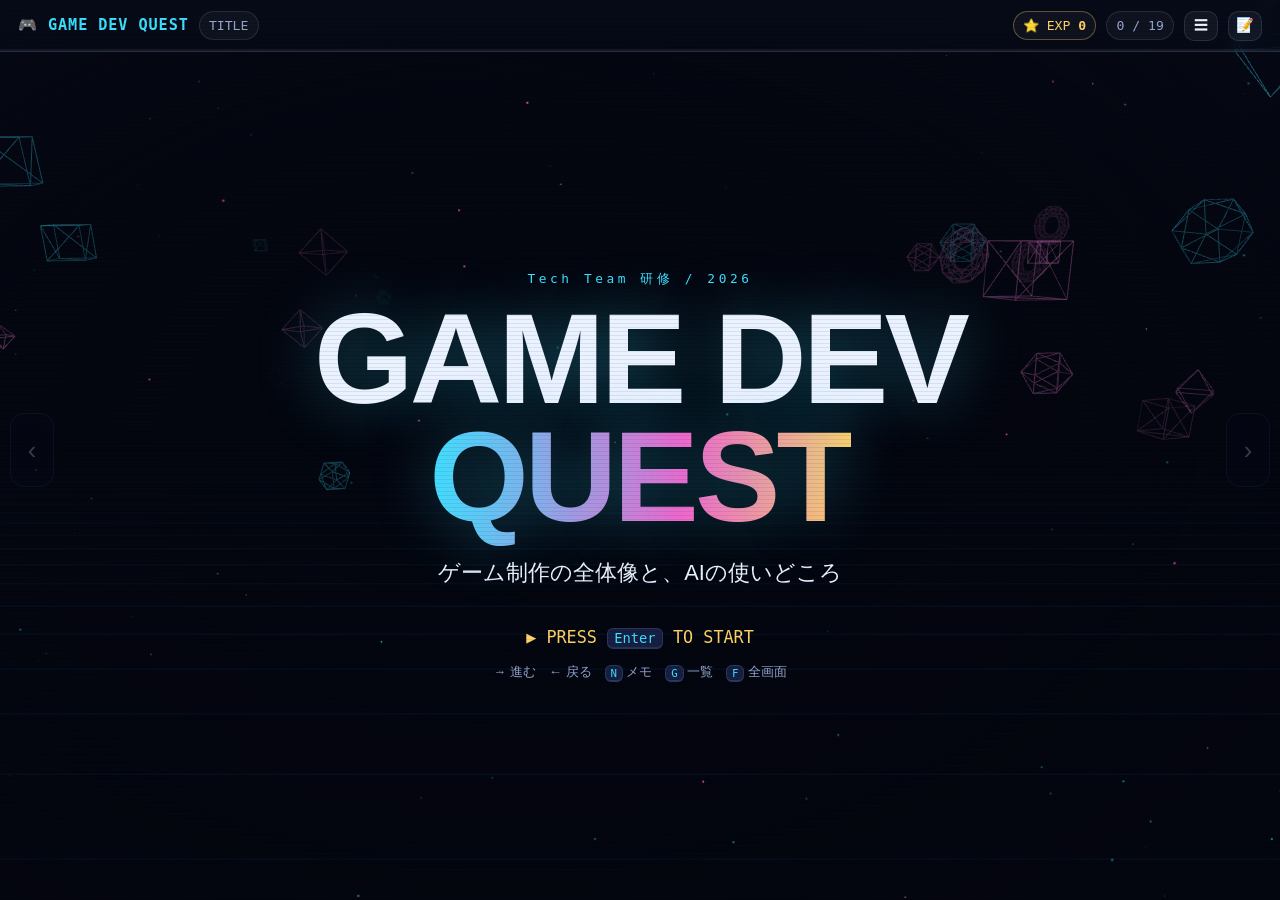
==== index.html @ 55ca3e7a "feat: 3D world backdrop, level-card transitions, less generic layout - persistent Three.js backdrop;" ====
<!doctype html>
<html lang="ja">
<head>
<meta charset="utf-8">
<meta name="viewport" content="width=device-width, initial-scale=1">
<title>GAME DEV QUEST — ゲーム制作とAI活用</title>
<link rel="icon" href="data:image/svg+xml,<svg xmlns='http://www.w3.org/2000/svg' viewBox='0 0 100 100'><text y='.9em' font-size='90'>🎮</text></svg>">
<link rel="stylesheet" href="css/deck.css">
</head>
<body>
<canvas id="bg3d"></canvas>
<div class="levelcard" id="levelcard"><i></i><b></b></div>

<!-- ══════════ HUD ══════════ -->
<header class="hud">
  <div class="hud-l">
    <span class="logo">🎮 GAME DEV QUEST</span>
    <span class="chip" id="hud-world">TITLE</span>
  </div>
  <div class="hud-r">
    <span class="chip exp">⭐ EXP <b id="hud-exp">0</b></span>
    <span class="chip" id="hud-stage">0 / 0</span>
    <button class="iconbtn" id="btn-map" title="ステージ一覧 (G)">☰</button>
    <button class="iconbtn" id="btn-notes" title="発表メモ (N)">📝</button>
  </div>
  <div class="hud-bar"><i id="hud-fill"></i></div>
</header>

<main id="stages">

<!-- ══════════ 00 TITLE ══════════ -->
<section class="stage title-stage" data-world="TITLE" data-title="タイトル"
  data-note="つかみ。『今日の資料はスライドじゃなくてゲームです』と言ってEnterを押す。矢印キーで進む／Nで発表メモ／Gでステージ一覧、と最初に宣言しておくと安心。ここで話すのは1文だけ：ゲーム制作は絵やコードの話ではなく『体験』を設計する仕事。">
  <canvas id="title-fx"></canvas>
  <div class="title-box">
    <p class="kicker">Tech Team 研修 / 2026</p>
    <h1>GAME DEV<br><span class="grad">QUEST</span></h1>
    <p class="sub">ゲーム制作の全体像と、AIの使いどころ</p>
    <p class="press" id="press-start">▶ PRESS <kbd>Enter</kbd> TO START</p>
    <p class="tinykeys">→ 進む　← 戻る　<kbd>N</kbd> メモ　<kbd>G</kbd> 一覧　<kbd>F</kbd> 全画面</p>
  </div>
</section>

<!-- ══════════ 01 QUEST SELECT ══════════ -->
<section class="stage" data-world="AGENDA" data-title="今日のクエスト"
  data-note="地図を見せる。ゴールは『ツール名を覚える』ではなく『制作の流れと、どこにAIが効くか』を持ち帰ること。この資料は全部触れるので、気になったところは後で各自いじってOKと伝える。所要30〜40分。">
  <h2 class="stage-h">今日のクエスト <small>3つのワールド</small></h2>
  <div class="quest-grid">
    <article class="quest w1"><span class="qnum">WORLD 1</span><h3>ゲーム制作の全体像</h3>
      <p>誰が何を作るのか。「面白い」を設計するとはどういうことか。</p>
      <ul><li>ゲームの4要素</li><li>職種＝パーティ編成</li><li>ジャンプ調整ラボ（触れる）</li><li>作る順番</li></ul></article>
    <article class="quest w2"><span class="qnum">WORLD 2</span><h3>ゲームエンジン</h3>
      <p>Unity / Unreal / Godot / RPG Maker。何を肩代わりしてくれるのか。</p>
      <ul><li>エンジンの正体</li><li>エンジン診断クイズ</li><li>4エンジン比較</li></ul></article>
    <article class="quest w3"><span class="qnum">WORLD 3</span><h3>AI活用</h3>
      <p>企画・コード・素材・テストで実際に何が起きているか。実例つき。</p>
      <ul><li>AI活用マップ</li><li>実例：45分で3Dゲーム</li><li>素材生成・3Dモデル</li><li>バグハント</li></ul></article>
  </div>
  <p class="foot">最後に <b>FINAL BOSS</b>：この資料の中で動く3Dミニゲーム。誰か1人プレイしてもらいます。</p>
</section>

<!-- ══════════ 02 GAME = 4 ELEMENTS ══════════ -->
<section class="stage" data-world="WORLD 1" data-title="ゲームって何？"
  data-note="4つのカードをクリックすると『それが無いとどうなるか』が出る。ここが今日の土台：ゲームは映画と違ってプレイヤーが操作する。だから入力への反応が命。聞き手に『どれが一番大事だと思う？』と振ると盛り上がる（正解は無い）。">
  <h2 class="stage-h">ゲーム＝<span class="grad">ルール × 操作 × 世界観 × 反応</span> <small>カードを押すと「無い場合」が見える</small></h2>
  <div class="elem-grid" id="elem-grid">
    <button class="elem" data-lost="ルールが無いと → ただの<b>おもちゃ</b>。触ると動くけど、勝ちも負けも上達も無い。">
      <span class="ei">📏</span><h3>ルール</h3><p>勝敗・制限・報酬</p></button>
    <button class="elem" data-lost="操作が無いと → それは<b>映画</b>。見るだけ。面白くても『自分がやった』にならない。">
      <span class="ei">🕹</span><h3>操作</h3><p>入力・自由度</p></button>
    <button class="elem" data-lost="世界観が無いと → <b>無味の練習問題</b>。数字は動くが、続ける理由が生まれない。">
      <span class="ei">🌍</span><h3>世界観</h3><p>設定・見た目・音</p></button>
    <button class="elem" data-lost="反応が無いと → <b>壊れた機械</b>。押しても手応えが無い。ゲームで一番嫌われる。">
      <span class="ei">⚡</span><h3>反応</h3><p>手応え・演出・音</p></button>
  </div>
  <p class="reveal" id="elem-out">プレイヤーが「自分で動かしている」と感じられる状態を作るのが、ゲーム制作。</p>
</section>

<!-- ══════════ 03 PARTY ══════════ -->
<section class="stage" data-world="WORLD 1" data-title="パーティ編成（職種）"
  data-note="6職種をクリック。仕事内容だけでなく『いないとどうなるか』を見せるのがポイント。個人開発は1人で全部やる＝AIが一番効く場所でもある、と後半への伏線を張る。">
  <h2 class="stage-h">パーティ編成 <small>ゲーム制作はチーム戦。カードを選択</small></h2>
  <div class="party" id="party">
    <button class="pc" data-role="デザイナー" data-icon="🎲" data-job="遊びのルール・難易度・報酬・ステージ構成を決める。「何をすると気持ちいいか」の責任者。" data-none="いないと → 機能は動くのに面白くない。「で、何が楽しいの？」が起きる。"><span>🎲</span>ゲームデザイン</button>
    <button class="pc" data-role="プログラマ" data-icon="⌨️" data-job="ルールを動くシステムに変える。入力・物理・当たり判定・敵AI・セーブ・通信。" data-none="いないと → 企画書のまま。誰も遊べない。"><span>⌨️</span>プログラム</button>
    <button class="pc" data-role="アーティスト" data-icon="🎨" data-job="キャラ・背景・エフェクト・アニメ。見た目は飾りでなく<b>説明書</b>（危険は赤い、拾える物は光る）。" data-none="いないと → 白い箱が動くだけ。状況が読めない。"><span>🎨</span>アート</button>
    <button class="pc" data-role="サウンド" data-icon="🔊" data-job="効果音・BGM・環境音。攻撃音、足音、勝利BGM。感情のスイッチ。" data-none="いないと → 驚くほど寂しい。手応えが半分消える。"><span>🔊</span>サウンド</button>
    <button class="pc" data-role="UI/UX" data-icon="🧭" data-job="HP・スコア・メニュー・チュートリアル。情報を一瞬で伝える設計。" data-none="いないと → 操作方法が分からず、最初の1分で離脱。"><span>🧭</span>UI / UX</button>
    <button class="pc" data-role="QA / PM" data-icon="🐛" data-job="バグ・難易度・操作感の検証と、スケジュール・優先順位の管理。" data-none="いないと → 壁抜け・進行不能で遊べない。あるいは永遠に完成しない。"><span>🐛</span>QA / PM</button>
  </div>
  <div class="pane" id="party-pane">
    <p class="dim">↑ カードを押すと、その職種の仕事と「いない場合」が出ます。</p>
  </div>
  <p class="foot">個人開発では、この6人分を1人で兼任する。<b>＝AIが一番効く場所</b>（WORLD 3で回収）</p>
</section>

<!-- ══════════ 04 JUMP LAB ★ ══════════ -->
<section class="stage lab-stage" data-world="WORLD 1" data-title="★ ジャンプ調整ラボ"
  data-note="今日の山場①。まず「気持ちいい」プリセットで自分が数回ジャンプして見せる。次に『モッサリ』『月面』『入力遅延100ms』を順に押して、同じコードでも別ゲームになることを体感させる。可能なら誰かにキーボードを渡す。ここで言うこと：面白さは仕様書では決まらず、数値の調整で決まる。だからAIに全部任せられない。">
  <h2 class="stage-h">★ ジャンプ調整ラボ <small>「気持ちいい」は数値でできている。<kbd>Space</kbd> でジャンプ</small></h2>
  <div class="lab">
    <div class="lab-view">
      <canvas id="jump-canvas" width="720" height="300"></canvas>
      <p class="lab-hint"><kbd>Space</kbd> / クリックでジャンプ　→ 穴を飛び越えられる？</p>
    </div>
    <div class="lab-panel">
      <div class="presets" id="jump-presets">
        <button data-p="good" class="on">😍 気持ちいい</button>
        <button data-p="floaty">🌙 月面</button>
        <button data-p="heavy">🧱 モッサリ</button>
        <button data-p="laggy">😩 遅延100ms</button>
        <button data-p="raw">🤖 素の実装</button>
      </div>
      <label>ジャンプ力 <output id="o-jump"></output><input type="range" id="s-jump" min="4" max="20" step="0.5"></label>
      <label>重力 <output id="o-grav"></output><input type="range" id="s-grav" min="20" max="140" step="1"></label>
      <label>入力遅延 (ms) <output id="o-lag"></output><input type="range" id="s-lag" min="0" max="150" step="5"></label>
      <label>コヨーテ時間 (ms) <output id="o-coy"></output><input type="range" id="s-coy" min="0" max="200" step="10"></label>
      <label>先行入力バッファ (ms) <output id="o-buf"></output><input type="range" id="s-buf" min="0" max="250" step="10"></label>
      <p class="lab-note" id="jump-note"></p>
    </div>
  </div>
</section>

<!-- ══════════ 05 THE CODE ══════════ -->
<section class="stage" data-world="WORLD 1" data-title="さっきの手応えのコード"
  data-note="今動かしていたものの中身。専門的に踏み込みすぎない。伝えたいのは『たった数行の add-on（コヨーテ時間・先行入力）が、遊びやすさを決めている』こと。素の実装（if 接地 && 押した）は正しいが気持ちよくない。この差が『プログラムはルールをシステムに変える仕事』の実例。">
  <h2 class="stage-h">さっきの手応えは、この数行 <small>行をクリックすると解説</small></h2>
  <div class="codewrap">
<pre class="code" id="jump-code"><code><span class="cl" data-x="正しいけど気持ちよくない素の実装。地面にいる瞬間にボタンが押されている必要がある。">if (grounded &amp;&amp; pressed) jump();          <span class="cm">// 素の実装</span></span>
<span class="cl" data-x="コヨーテ時間：崖から落ちた直後の約0.1秒もジャンプを許す。プレイヤーの体感では「押したのに跳ばない」バグが消える。">if (timeSinceLeftGround &lt; COYOTE) canJump = true;  <span class="cm">// 崖の許し</span></span>
<span class="cl" data-x="先行入力バッファ：着地の少し前に押されたボタンを覚えておいて、着地した瞬間に消費する。連続ジャンプが繋がる。">if (pressedAgo &lt; BUFFER &amp;&amp; grounded) jump();       <span class="cm">// 早押しを覚える</span></span>
<span class="cl" data-x="上昇中と下降中で重力を変える（下降を1.6倍など）。滞空が短く感じられて「重さ」が出る。マリオもこれ。">gravity = vy &gt; 0 ? G * 1.6 : G;                    <span class="cm">// 落下は速く</span></span>
<span class="cl" data-x="音・アニメ・画面の揺れ。処理としては1行だが、手応えの体感はここで半分決まる。">sfx('jump'); anim('jump'); squash(0.8);            <span class="cm">// 見た目と音</span></span>
</code></pre>
    <div class="pane" id="code-pane"><p class="dim">↑ 行を押すと、その1行が何を守っているか出ます。</p></div>
  </div>
  <p class="foot">プログラムの仕事＝<b>ルールを「動くシステム」に変える</b>。正しく動く ≠ 気持ちいい。</p>
</section>

<!-- ══════════ 06 PIPELINE ══════════ -->
<section class="stage" data-world="WORLD 1" data-title="作る順番"
  data-note="ボタンで2つの進め方を比較。『大作から作る』は3ヶ月後に初めて遊べて、つまらなかったら全部やり直し。『小さく作る』は3日で遊べて、方向転換が安い。ゲーム制作は一方通行ではなく、プロトタイプから企画に戻る。初心者に一番伝えるべき点。">
  <h2 class="stage-h">作る順番 <small>2つの進め方を比べる</small></h2>
  <div class="pipe-tabs"><button class="on" data-pipe="small">🐣 小さく作る</button><button data-pipe="big">🏰 大作から作る</button></div>
  <div class="pipeline" id="pipeline"></div>
  <p class="reveal" id="pipe-out"></p>
</section>

<!-- ══════════ 07 WHAT IS AN ENGINE ══════════ -->
<section class="stage" data-world="WORLD 2" data-title="エンジンの正体"
  data-note="トグルで『自作』と『エンジン』を切り替え、やらなくて済む仕事が消えるのを見せる。家を建てる時の土地・工具・設計ソフトの例えが通じやすい。エンジンは共通部分を担当し、開発者はゲーム固有のルールに集中できる。">
  <h2 class="stage-h">ゲームエンジンの正体 <small>「肩代わり」の一覧</small></h2>
  <div class="eng-toggle"><button class="on" data-eng="raw">🔧 ゼロから自作</button><button data-eng="engine">🚀 エンジンを使う</button></div>
  <div class="tasklist" id="tasklist"></div>
  <p class="reveal" id="eng-out"></p>
</section>

<!-- ══════════ 08 ENGINE QUIZ ★ ══════════ -->
<section class="stage" data-world="WORLD 2" data-title="★ エンジン診断"
  data-note="聞き手に手を挙げてもらって答えを選ぶ。結果はあくまで傾向。『有名だから』ではなく作りたい物で選ぶ、が結論。RPG Makerは自由度を捨てて速度を取るタイプという整理が刺さる。">
  <h2 class="stage-h">★ エンジン診断 <small>3問。会場で多い方を選んでください</small></h2>
  <div class="quiz" id="engine-quiz"></div>
</section>

<!-- ══════════ 09 COMPARE ══════════ -->
<section class="stage" data-world="WORLD 2" data-title="4エンジン比較"
  data-note="絶対評価ではなく傾向として見せる。エンジン名を押すとエディタの実画面が出るので、UIの雰囲気の違い（Unity/Godotは素直、Unrealは情報量が多い、RPG Makerはマップ特化）を一言添える。">
  <h2 class="stage-h">4エンジン比較 <small>タブでエディタの実画面も切替</small></h2>
  <div class="eng-tabs" id="eng-tabs"></div>
  <div class="cmp">
    <div class="bars" id="cmp-bars"></div>
    <figure class="shot"><img id="eng-shot" alt="エディタ画面"><figcaption id="eng-cap"></figcaption></figure>
  </div>
  <p class="foot">※ 一般的な傾向。プロジェクトの目的で評価は変わる。</p>
</section>

<!-- ══════════ 10 AI LOOP ══════════ -->
<section class="stage" data-world="WORLD 3" data-title="AIは何を速くするのか"
  data-note="AIは『代わりに全部作る魔法』ではなく、Idea→Try→Feedback のループを速く回す装置。スライダーでループ速度を上げると、同じ時間で試せる回数が増えるのが見える。面白いかどうかの判定は人間しかできない（＝WORLD 1のジャンプ調整の話に戻る）。">
  <h2 class="stage-h">AIが速くするのは「ループの回転数」 <small>スライダーを動かしてみる</small></h2>
  <div class="loopwrap">
    <canvas id="loop-canvas" width="640" height="300"></canvas>
    <div class="loopctl">
      <label>1周にかかる時間 <output id="o-loop"></output><input type="range" id="s-loop" min="1" max="20" step="1" value="8"></label>
      <div class="loopstat" id="loop-stat"></div>
      <p class="lab-note">試行回数が増えると、当たりを引く確率が上がる。<br>AIは<b>Try を安くする</b>。<b>Feedback（面白い？）は人間</b>。</p>
    </div>
  </div>
</section>

<!-- ══════════ 11 AI MAP ══════════ -->
<section class="stage" data-world="WORLD 3" data-title="AI活用マップ"
  data-note="工程を押すと、実際のプロンプトと出力例が出る。全部を読み上げず2〜3個だけ開く。共通の注意点：出てきた物をそのまま使わず、確認・修正・権利チェックをする。">
  <h2 class="stage-h">AI活用マップ <small>工程を押すと実プロンプト例</small></h2>
  <div class="aimap" id="aimap"></div>
  <div class="pane wide" id="aimap-pane"><p class="dim">↑ 工程を選択</p></div>
</section>

<!-- ══════════ 12 CASE STUDY ★ ══════════ -->
<section class="stage" data-world="WORLD 3" data-title="★ 実例：45分で3Dゲーム"
  data-note="今日の山場②。Simon Willison が 2026/08/05 に公開した実例。プロンプト1本＋画像2枚を投げて、スマホから放置。約45分で遊べる3Dブラウザゲームができた。プロンプトの効いている部分を強調：『独立して作業して、これ以上デザイン判断を私に聞かないで』『こまめにcommit&pushして、まずタイトル画面だけのindex.htmlから』。タイムラインを再生ボタンで流す。">
  <h2 class="stage-h">★ 実例：プロンプト1本で3Dゲーム <small>simonw / raccoon-heist（2026-08-05）</small></h2>
  <div class="case">
    <div class="case-prompt">
      <p class="plabel">実際のプロンプト（抜粋・全文は原文参照）</p>
      <blockquote id="case-prompt"></blockquote>
    </div>
    <div class="case-right">
      <div class="stats" id="case-stats"></div>
      <div class="timeline" id="case-timeline"></div>
      <button class="btn" id="case-play">▶ 制作タイムラインを再生</button>
    </div>
  </div>
  <p class="foot">結論（本人の言葉）：実装は驚くほど速い。でも <b>「面白いゲームを設計することは、いまも人間固有のスキル」</b>。</p>
</section>

<!-- ══════════ 13 AI TESTS ITSELF ══════════ -->
<section class="stage" data-world="WORLD 3" data-title="AIが自分でテストする"
  data-note="AI活用で一番地味だが一番効く話。Playwrightでブラウザを自動操作させ、スクショを撮って自己確認させると、AIは自分のバグを自分で見つける。実際に見つかった2件は本物のバグで、人間が手で気づくのが難しい種類。QAは『AIに任せやすい仕事』の代表。">
  <h2 class="stage-h">AIが自分でテストして、自分のバグを見つけた <small>実例2件（raccoon-heist の作業ログより）</small></h2>
  <div class="bugs">
    <article class="bugcard">
      <h3>🐛 スマホで主人公が見えない</h3>
      <p class="how">Playwrightで 390×844 / DPR 2 のスマホを再現して発見。</p>
      <p><code>renderer.setSize()</code> の<b>後</b>に <code>canvas.style.cssText</code> を代入 → Three.jsが設定したwidth/heightを上書き。DPR≥2の実機だとcanvasが2倍サイズで描画され、<b>左上1/4しか見えない</b>。</p>
      <p class="fix">PCでは DPR 1 なので完全に再現しない。＝<b>人間の手動確認では見逃す</b>タイプ。</p>
    </article>
    <article class="bugcard">
      <h3>🐛 「NIGHT 2 ➜」ボタンが押せない</h3>
      <p class="how">クリア→次ステージまでの通し操作を自動化して発見。</p>
      <p>勝利画面の星表示に付けた <code>class="stars"</code> が、タイトル画面の全画面 <code>.stars</code> のCSSと衝突。<b>透明な要素が画面全体を覆って</b>クリックを吸っていた。</p>
      <p class="fix">クラス名の衝突。レビューでもすり抜けやすい。</p>
    </article>
  </div>
  <p class="reveal">AIに「作らせる」だけでなく <b>「確かめさせる」</b>。スクショ・自動操作・ログを渡すと精度が変わる。</p>
</section>

<!-- ══════════ 14 ASSETS + 3D MODEL ══════════ -->
<section class="stage" data-world="WORLD 3" data-title="素材と3Dモデルを作る"
  data-note="AIによる素材生成の2つのやり方を見せる。(1) 画像生成API：共通のSTYLE文を前置きして全素材の絵柄を揃える手法（実コード）。(2) 3Dモデル：形をコードで書かせる方法を、その場で回っている実物で見せる。ボタンで別のモデルに切り替えると、右のコードも変わる。テキスト→3Dの専用ツール（Meshy等）もある。商用は必ず利用規約と権利を確認。">
  <h2 class="stage-h">素材もAIが作る <small>画像生成 & 3Dモデル（実物が回っています）</small></h2>
  <div class="asset-grid">
    <div class="asset-col">
      <h3>① 画像生成API：絵柄を揃えるコツ</h3>
      <pre class="code small"><code><span class="cm"># 全素材に同じ STYLE を前置きする</span>
STYLE = (<span class="st">"Seamless tileable texture, top-down flat "
  "orthographic view, no perspective, even lighting, "
  "video game texture map, stylized low-poly game art, "
  "moody nighttime palette with cool blue tones. "</span>)

TEXTURES = {
  <span class="st">"grass"</span>: <span class="st">"Dark night-time lawn grass ..."</span>,
  <span class="st">"fence"</span>: <span class="st">"Old wooden fence planks ..."</span>,
  <span class="st">"metal"</span>: <span class="st">"Galvanized trash can surface ..."</span>,
}
gen(STYLE + TEXTURES[name])   <span class="cm"># → 512px JPEG を commit</span></code></pre>
      <ul class="tips">
        <li><b>STYLE前置き</b>で7枚の絵柄が揃う（バラバラ問題の対策）</li>
        <li>ビルド時に1回生成して<b>静的ファイルとしてcommit</b>。公開後はAPIを呼ばない＝落ちない・無料</li>
        <li>テキスト→3Dの専用ツールもある（Meshy など）</li>
        <li>商用は<b>利用規約・著作権・一貫性</b>を必ず確認</li>
      </ul>
    </div>
    <div class="asset-col">
      <h3>② 3Dモデル：形をコードで書かせる</h3>
      <div class="model-box"><canvas id="model-canvas"></canvas>
        <div class="model-btns" id="model-btns"></div></div>
      <pre class="code small" id="model-code"></pre>
    </div>
  </div>
</section>

<!-- ══════════ 15 AI INSIDE ENGINES ══════════ -->
<section class="stage" data-world="WORLD 3" data-title="エンジン側のAI"
  data-note="自分でAPIを叩くだけでなく、エンジン側にAIが入ってきている話。UnityはエディタにAIアシスタント、AI gateway、MCP Server。MCPを使うとClaudeやCursorなどのAIエージェントがUnity Editorそのものに繋がる。UnrealはMetaHumanやML Deformer、PCGなど機械学習ベースの制作支援が標準搭載。Blueprintのようなノードグラフも自然言語から組み立てる流れが出てきている。ここは「今こう変わりつつある」という温度感で話す。">
  <h2 class="stage-h">エンジン側にもAIが入ってきている</h2>
  <div class="cards3">
    <article class="c3"><span class="ci">🧩</span><h3>Unity</h3>
      <ul><li>エディタ内AIアシスタント</li><li>AI gateway（モデル呼び出しの窓口）</li><li><b>MCP Server</b>：Claude / Cursor などのAIエージェントが Unity Editor に直接つながる</li></ul>
      <p class="src">Unity AI tools / Unity MCP ドキュメント</p></article>
    <article class="c3"><span class="ci">🎬</span><h3>Unreal Engine</h3>
      <ul><li>MetaHuman（高品質キャラ生成）</li><li>ML Deformer（変形を機械学習で近似）</li><li>PCG（手続き的な地形・配置生成）</li><li>Blueprintのノード組みを自然言語から下書きする使い方</li></ul>
      <p class="src">Unreal Engine 公式ニュース</p></article>
    <article class="c3"><span class="ci">🧊</span><h3>外部ツール</h3>
      <ul><li>テキスト→3Dモデル生成（Meshy など）</li><li>モーション生成・リターゲット</li><li>音声・SE・仮ボイス</li><li>エンジンへエクスポートして使う</li></ul>
      <p class="src">※ ライセンス条件はツールごとに違う</p></article>
  </div>
  <p class="reveal">流れ：<b>AIが「エディタの外」から「エディタの中」へ</b>。人間の役割は判断とレビューに寄っていく。</p>
</section>

<!-- ══════════ 16 BUG HUNT ★ ══════════ -->
<section class="stage" data-world="WORLD 3" data-title="★ バグハント"
  data-note="今日の山場③。AIが自信満々に出したコードの中から、怪しい行を会場に当ててもらう。2問。ここで伝えたいのは『動いてしまうから危ない』こと。読んで分かる力がないと、AIのコードは技術的負債になる。">
  <h2 class="stage-h">★ バグハント <small>AIが出したコード。おかしい行をクリック</small></h2>
  <div class="hunt" id="bughunt"></div>
</section>

<!-- ══════════ 17 RISKS / LINE ══════════ -->
<section class="stage" data-world="WORLD 3" data-title="任せる / 任せない"
  data-note="4つの弱点と、線引き。特にゲームは長期開発なので、理解せずにコードを積むと後で直せなくなる。逆に、テスト観点の洗い出し・翻訳のたたき台・ボイラープレートは任せて良い。『何を作るか』と『何をAIに任せるか』を決める力が今後の差になる、で締める。">
  <h2 class="stage-h">AIの弱点と、線引き</h2>
  <div class="risks">
    <article><span class="rn">01</span><h3>自信満々の誤り</h3><p>もっともらしく間違える。動くコードほど危ない。</p></article>
    <article><span class="rn">02</span><h3>権利・ライセンス</h3><p>画像・音・コードの利用条件。商用は特に。</p></article>
    <article><span class="rn">03</span><h3>一貫性</h3><p>キャラ・世界観・命名がバラける。STYLE前置きや規約で対策。</p></article>
    <article><span class="rn">04</span><h3>技術的負債</h3><p>理解せず積むと、後から直せない山になる。</p></article>
  </div>
  <div class="line2">
    <div class="ok"><h3>👍 任せやすい</h3><ul><li>小さい機能の実装・下書き</li><li>エラー原因の説明、別案の提示</li><li>テスト観点の洗い出し・自動テスト</li><li>ローカライズ／文章のたたき台</li><li>素材のラフ・方向性の確認</li></ul></div>
    <div class="ng"><h3>✋ 人間が持つ</h3><ul><li>面白いかどうかの判定</li><li>数値の最終調整（手応え）</li><li>何を作らないかの決定</li><li>権利・公開の責任</li><li>コードを理解しておく責任</li></ul></div>
  </div>
</section>

<!-- ══════════ 18 FINAL BOSS ★ ══════════ -->
<section class="stage boss-stage" data-world="FINAL" data-title="★ FINAL BOSS：DEADLINE DASH"
  data-note="締め前の実演。誰か1人に操作してもらう（WASD/矢印、Shiftでダッシュ）。60秒で ⭐機能 を集めて 📦リリース箱 に納品、🐛バグに当たると持ち物が半分落ちる。これも今日話した要素の実物：3D描画・当たり判定・敵AI・スコア・タイマー・効果音（音は全部コード生成、音声ファイル0個）。『この資料自体がゲームで、AIと一緒に数時間で作った』と言って次へ。※このステージでは矢印キーがゲーム操作になるので、次に進むときは G でステージ一覧から「まとめ」を選ぶ（または画面右の › を押す）。">
  <h2 class="stage-h">★ FINAL BOSS：DEADLINE DASH <small>60秒。⭐を拾って📦に納品。🐛に触ると半分落とす</small></h2>
  <div class="boss-wrap">
    <canvas id="boss-canvas"></canvas>
    <div class="boss-hud">
      <span id="boss-time">60.0</span><span id="boss-score">0</span><span id="boss-carry">0</span>
    </div>
    <div class="boss-overlay" id="boss-overlay">
      <h3>DEADLINE DASH</h3>
      <p>WASD / 矢印キーで移動　<kbd>Shift</kbd> ダッシュ<br>⭐機能を拾って 📦リリース箱 に届ける。🐛バグに触ると持ち物の半分をロスト。</p>
      <button class="btn big" id="boss-start">▶ START（クリック）</button>
    </div>
  </div>
  <p class="foot">中身：Three.js / 当たり判定 / 敵の追跡AI / スコア / タイマー — 全部コードだけ（モデルファイル0個・テクスチャもコード生成）</p>
</section>

<!-- ══════════ 19 WRAP ══════════ -->
<section class="stage" data-world="END" data-title="まとめ & Q&A"
  data-note="3点に絞る。ゲーム制作は総合作業、エンジンは土台、AIはループの回転数を上げる装置。最後の一文：作り始めるコストは劇的に下がった。だから『何を作るか』を決める力の価値が上がっている。想定質問：初心者におすすめのエンジン／AIだけで作れるか／商用の注意点。">
  <h2 class="stage-h">まとめ</h2>
  <div class="wrap3">
    <article><span class="wn">01</span><h3>ゲーム制作</h3><p>企画・コード・絵・音・テストの総合戦。正しく動く ≠ 面白い。</p></article>
    <article><span class="wn">02</span><h3>ゲームエンジン</h3><p>共通部分を肩代わりする土台。作りたい物で選ぶ。</p></article>
    <article><span class="wn">03</span><h3>AI</h3><p>Idea→Try→Feedback の回転数を上げる。判定は人間。</p></article>
  </div>
  <p class="punch">作り始めるコストは劇的に下がった。<br>だから <span class="grad">「何を作るか」と「何を任せないか」</span> を決める力の価値が上がる。</p>
  <div class="srcs">
    <b>Sources</b>
    <a href="https://simonwillison.net/2026/Aug/5/raccoon-heist/" target="_blank" rel="noopener">Simon Willison: One-shotting a Raccoon Heist game</a>
    <a href="https://github.com/simonw/raccoon-heist" target="_blank" rel="noopener">simonw/raccoon-heist（コード・notes.md）</a>
    <a href="https://simonw.github.io/raccoon-heist/" target="_blank" rel="noopener">遊べる版</a>
    <a href="https://unity.com/products/ai" target="_blank" rel="noopener">Unity AI tools</a>
    <a href="https://www.unrealengine.com/en-US/news" target="_blank" rel="noopener">Unreal Engine News</a>
    <a href="https://godotengine.org/" target="_blank" rel="noopener">Godot</a>
    <a href="https://www.rpgmakerweb.com/products/rpg-maker-mz" target="_blank" rel="noopener">RPG Maker MZ</a>
  </div>
  <p class="thanks">ご清聴ありがとうございました — <b>Q & A</b></p>
</section>

</main>

<!-- ══════════ NOTES / MAP / TOAST ══════════ -->
<aside class="notes" id="notes"><div class="notes-h">📝 発表メモ <small>N で開閉</small></div><div class="notes-b" id="notes-body"></div></aside>
<div class="overview" id="overview"><h3>ステージ一覧 <small>クリックで移動・Escで閉じる</small></h3><div class="ov-grid" id="ov-grid"></div></div>
<div class="toast" id="toast"></div>
<button class="navbtn prev" id="nav-prev" aria-label="前へ">‹</button>
<button class="navbtn next" id="nav-next" aria-label="次へ">›</button>

<script src="vendor/three.min.js"></script>
<script src="js/world3d.js"></script>
<script src="js/deck.js"></script>
<script src="js/labs.js"></script>
<script src="js/boss.js"></script>
<script>DECK.init();</script>
</body>
</html>
---- css/deck.css ----
/* GAME DEV QUEST — playable deck */
:root{
  --bg:#070b18; --bg2:#0c1330; --panel:#121a38; --panel2:#1a2450;
  --text:#eaf1ff; --dim:#93a4cc; --line:rgba(140,180,255,.18);
  --cy:#3ce0ff; --mg:#ff5cc8; --gr:#5ff2a8; --yl:#ffd166; --pu:#a68bff;
  --jp:"Hiragino Kaku Gothic ProN","Yu Gothic","Noto Sans JP",sans-serif;
  --mono:"SF Mono",ui-monospace,Menlo,Consolas,monospace;
  --r:16px;
}
*{box-sizing:border-box}
html,body{margin:0;height:100%;overflow:hidden}
body{
  background:
    radial-gradient(900px 600px at 15% 10%,rgba(60,224,255,.13),transparent 60%),
    radial-gradient(800px 600px at 85% 85%,rgba(255,92,200,.11),transparent 60%),
    linear-gradient(160deg,var(--bg),#04060f 70%);
  color:var(--text); font-family:var(--jp);
  font-size:clamp(17px,1.45vw,25px); line-height:1.62;
}
body::after{ /* scanlines */
  content:"";position:fixed;inset:0;pointer-events:none;z-index:9;opacity:.25;
  background:repeating-linear-gradient(180deg,transparent 0 3px,rgba(0,0,0,.28) 3px 4px);
}
b{color:#fff}
kbd{font-family:var(--mono);font-size:.82em;background:var(--panel2);border:1px solid var(--line);
  border-bottom-width:2px;border-radius:6px;padding:.05em .45em;color:var(--cy)}

/* ── HUD ── */
.hud{position:fixed;inset:0 0 auto 0;height:52px;z-index:8;display:flex;align-items:center;
  justify-content:space-between;padding:0 18px;background:linear-gradient(180deg,rgba(7,11,24,.92),rgba(7,11,24,.55));
  border-bottom:1px solid var(--line);backdrop-filter:blur(8px)}
.hud-l,.hud-r{display:flex;align-items:center;gap:10px}
.logo{font-family:var(--mono);font-weight:700;letter-spacing:.06em;font-size:.95rem;color:var(--cy)}
.chip{font-family:var(--mono);font-size:.82rem;padding:.24em .7em;border:1px solid var(--line);
  border-radius:999px;background:rgba(255,255,255,.04);color:var(--dim);white-space:nowrap}
.chip.exp{color:var(--yl);border-color:rgba(255,209,102,.35)}
.chip.exp b{color:var(--yl)}
.iconbtn{background:rgba(255,255,255,.05);border:1px solid var(--line);color:var(--text);
  border-radius:10px;width:34px;height:30px;cursor:pointer;font-size:.9rem}
.iconbtn:hover{border-color:var(--cy);color:var(--cy)}
.hud-bar{position:absolute;left:0;right:0;bottom:-1px;height:3px;background:rgba(255,255,255,.06)}
.hud-bar i{display:block;height:100%;width:0;background:linear-gradient(90deg,var(--cy),var(--mg));
  transition:width .45s cubic-bezier(.2,.9,.2,1);box-shadow:0 0 12px var(--cy)}

/* ── stage frame ── */
#stages{position:fixed;inset:52px 0 0 0}
.stage{position:absolute;inset:0;display:none;flex-direction:column;justify-content:center;
  gap:clamp(10px,1.6vh,22px);padding:clamp(14px,3vh,34px) clamp(20px,4vw,70px);overflow:auto}
.stage.on{display:flex;animation:pop .42s cubic-bezier(.2,.9,.2,1)}
@keyframes pop{from{opacity:0;transform:translateY(18px) scale(.985)}to{opacity:1;transform:none}}
.stage-h{margin:0;font-size:clamp(1.6rem,3.1vw,2.9rem);line-height:1.25;letter-spacing:-.01em}
.stage-h small{display:block;font-size:clamp(.8rem,1.15vw,1.05rem);color:var(--dim);font-weight:400;margin-top:.4em}
.grad{background:linear-gradient(92deg,var(--cy),var(--mg) 60%,var(--yl));
  -webkit-background-clip:text;background-clip:text;color:transparent}
.foot{margin:0;color:var(--dim);font-size:.98em}
.dim{color:var(--dim)}
.reveal{margin:0;padding:.8em 1.1em;border-radius:var(--r);background:rgba(60,224,255,.07);
  border:1px solid rgba(60,224,255,.25);font-size:1.02em}
.pane{background:var(--panel);border:1px solid var(--line);border-radius:var(--r);padding:1em 1.2em;min-height:5.2em}
.pane.wide{min-height:8em}
.btn{font:inherit;cursor:pointer;background:linear-gradient(135deg,var(--cy),#2aa9ff);color:#04101c;
  font-weight:700;border:0;border-radius:12px;padding:.55em 1.3em;box-shadow:0 8px 24px rgba(60,224,255,.25)}
.btn:hover{filter:brightness(1.1)}
.btn.big{font-size:1.15em;padding:.7em 1.8em}

/* ── nav ── */
.navbtn{position:fixed;top:50%;transform:translateY(-50%);z-index:7;width:44px;height:74px;
  border:1px solid var(--line);background:rgba(10,16,36,.5);color:var(--dim);font-size:1.6rem;
  border-radius:14px;cursor:pointer;opacity:.35;transition:.2s}
.navbtn:hover{opacity:1;color:var(--cy);border-color:var(--cy)}
.prev{left:10px} .next{right:10px}

/* ── title ── */
.title-stage{align-items:center;text-align:center;justify-content:center}
#title-fx{position:absolute;inset:0;width:100%;height:100%;z-index:0}
.title-box{position:relative;z-index:1}
.kicker{font-family:var(--mono);color:var(--cy);letter-spacing:.28em;font-size:.8rem;margin:0 0 .8em}
.title-box h1{margin:0;font-size:clamp(3rem,10vw,8rem);line-height:.92;letter-spacing:-.03em;
  text-shadow:0 0 60px rgba(60,224,255,.35)}
.title-box .sub{font-size:clamp(1rem,1.7vw,1.4rem);color:var(--text);margin:.9em 0 0}
.press{margin:2em 0 .6em;font-family:var(--mono);color:var(--yl);font-size:1.05rem;animation:blink 1.4s infinite}
@keyframes blink{0%,45%{opacity:1}55%,100%{opacity:.22}}
.tinykeys{color:var(--dim);font-size:.82rem;margin:0}

/* ── agenda ── */
.quest-grid{display:grid;grid-template-columns:repeat(3,1fr);gap:clamp(12px,1.6vw,22px)}
.quest{background:var(--panel);border:1px solid var(--line);border-radius:20px;padding:1.1em 1.2em;
  position:relative;overflow:hidden}
.quest::before{content:"";position:absolute;inset:0 0 auto 0;height:4px}
.quest.w1::before{background:var(--cy)} .quest.w2::before{background:var(--mg)} .quest.w3::before{background:var(--gr)}
.qnum{font-family:var(--mono);font-size:.7rem;letter-spacing:.16em;color:var(--dim)}
.quest h3{margin:.2em 0 .4em;font-size:1.25em}
.quest p{margin:0 0 .7em;color:var(--dim);font-size:.97em}
.quest ul{margin:0;padding-left:1.1em;font-size:.95em;color:var(--text)}
.quest li{margin:.18em 0}

/* ── elements ── */
.elem-grid{display:grid;grid-template-columns:repeat(4,1fr);gap:clamp(10px,1.4vw,18px)}
.elem{font:inherit;color:inherit;cursor:pointer;text-align:center;background:var(--panel);
  border:1px solid var(--line);border-radius:20px;padding:1.2em .8em;transition:.22s}
.elem:hover{transform:translateY(-4px);border-color:var(--cy)}
.elem.on{border-color:var(--mg);background:var(--panel2);box-shadow:0 0 0 3px rgba(255,92,200,.18)}
.elem .ei{font-size:2.4rem;display:block}
.elem h3{margin:.35em 0 .1em;font-size:1.15em}
.elem p{margin:0;color:var(--dim);font-size:.92em}

/* ── party ── */
.party{display:grid;grid-template-columns:repeat(6,1fr);gap:10px}
.pc{font:inherit;color:inherit;cursor:pointer;background:var(--panel);border:1px solid var(--line);
  border-radius:16px;padding:.9em .4em;display:flex;flex-direction:column;align-items:center;gap:.3em;
  font-size:.95em;transition:.2s}
.pc span{font-size:1.9rem}
.pc:hover{transform:translateY(-4px);border-color:var(--cy)}
.pc.on{border-color:var(--gr);background:var(--panel2);box-shadow:0 0 0 3px rgba(95,242,168,.16)}
#party-pane h3{margin:0 0 .25em;font-size:1.15em;color:var(--gr)}
#party-pane .none{color:var(--mg);margin:.5em 0 0}

/* ── jump lab ── */
.lab{display:grid;grid-template-columns:1.35fr .95fr;gap:clamp(12px,1.6vw,22px);align-items:start}
.lab-view{background:#060a16;border:1px solid var(--line);border-radius:18px;padding:12px;overflow:hidden}
#jump-canvas{width:100%;height:auto;display:block;border-radius:10px;background:#0a1024;cursor:pointer}
.lab-hint{margin:.6em 0 0;color:var(--dim);font-size:.85em;text-align:center}
.lab-panel{background:var(--panel);border:1px solid var(--line);border-radius:18px;padding:1em 1.1em}
.presets{display:flex;flex-wrap:wrap;gap:6px;margin-bottom:.9em}
.presets button,.pipe-tabs button,.eng-toggle button,.eng-tabs button,.model-btns button{
  font:inherit;font-size:.85em;cursor:pointer;color:var(--dim);background:rgba(255,255,255,.04);
  border:1px solid var(--line);border-radius:999px;padding:.32em .9em;transition:.18s}
.presets button:hover,.pipe-tabs button:hover,.eng-toggle button:hover,.eng-tabs button:hover,.model-btns button:hover{color:var(--text);border-color:var(--cy)}
.presets button.on,.pipe-tabs button.on,.eng-toggle button.on,.eng-tabs button.on,.model-btns button.on{
  background:linear-gradient(135deg,var(--cy),#2aa9ff);color:#04101c;font-weight:700;border-color:transparent}
.lab-panel label{display:block;font-size:.92em;color:var(--dim);margin:.55em 0}
.lab-panel output{float:right;font-family:var(--mono);color:var(--cy)}
input[type=range]{-webkit-appearance:none;appearance:none;width:100%;height:5px;border-radius:99px;
  background:var(--panel2);margin-top:.35em}
input[type=range]::-webkit-slider-thumb{-webkit-appearance:none;width:17px;height:17px;border-radius:50%;
  background:var(--cy);cursor:pointer;box-shadow:0 0 10px var(--cy)}
.lab-note{margin:.9em 0 0;font-size:.95em;color:var(--yl);min-height:3.4em}

/* ── code ── */
.codewrap{display:grid;grid-template-columns:1.5fr 1fr;gap:18px;align-items:start}
.code{font-family:var(--mono);font-size:clamp(.8rem,1.05vw,1.05rem);line-height:1.85;margin:0;
  background:#060a16;border:1px solid var(--line);border-radius:16px;padding:1em 1.1em;overflow-x:auto}
.code.small{font-size:clamp(.72rem,.92vw,.92rem);line-height:1.7}
.cm{color:#5d719b} .st{color:var(--gr)}
.cl{display:block;cursor:pointer;border-radius:6px;padding:0 .4em;margin:0 -.4em;transition:.15s}
.cl:hover{background:rgba(60,224,255,.1)}
.cl.on{background:rgba(255,92,200,.14);box-shadow:inset 3px 0 0 var(--mg)}

/* ── pipeline ── */
.pipe-tabs,.eng-toggle,.eng-tabs{display:flex;gap:8px;flex-wrap:wrap}
.pipeline{display:flex;gap:10px;align-items:stretch;overflow-x:auto;padding-bottom:4px}
.pstep{flex:1 1 0;min-width:118px;background:var(--panel);border:1px solid var(--line);border-radius:16px;
  padding:.85em .9em;animation:pop .4s backwards}
.pstep .pd{font-family:var(--mono);font-size:.7rem;color:var(--cy);letter-spacing:.1em}
.pstep h4{margin:.25em 0 .3em;font-size:1em}
.pstep p{margin:0;font-size:.9em;color:var(--dim)}
.pstep.bad{border-color:rgba(255,92,200,.4)} .pstep.bad .pd{color:var(--mg)}

/* ── engine tasks ── */
.tasklist{display:grid;grid-template-columns:repeat(4,1fr);gap:10px}
.task{background:var(--panel);border:1px solid var(--line);border-radius:14px;padding:.8em .95em;
  font-size:.97em;transition:.35s}
.task .ti{font-size:1.4rem}
.task small{display:block;color:var(--dim);font-size:.82em}
.task.gone{opacity:.28;filter:grayscale(1);text-decoration:line-through}
.task.gone::after{content:" ← エンジンが担当";font-size:.72em;color:var(--gr);text-decoration:none}

/* ── quiz ── */
.quiz{display:flex;flex-direction:column;gap:14px}
.q{background:var(--panel);border:1px solid var(--line);border-radius:18px;padding:1em 1.2em}
.q h3{margin:0 0 .6em;font-size:1.05em}
.q .opts{display:flex;gap:8px;flex-wrap:wrap}
.q .opts button{font:inherit;font-size:.9em;cursor:pointer;color:var(--text);background:var(--panel2);
  border:1px solid var(--line);border-radius:12px;padding:.45em 1em}
.q .opts button:hover{border-color:var(--cy)}
.q .opts button.on{background:linear-gradient(135deg,var(--mg),#ff8ad4);color:#1a0416;font-weight:700;border-color:transparent}
.qresult{background:linear-gradient(135deg,rgba(60,224,255,.12),rgba(255,92,200,.1));
  border:1px solid rgba(60,224,255,.3);border-radius:18px;padding:1em 1.2em;font-size:1.05em}
.qresult b{font-size:1.3em;color:var(--cy)}

/* ── compare ── */
.cmp{display:grid;grid-template-columns:1.15fr 1fr;gap:20px;align-items:start}
.bars{display:flex;flex-direction:column;gap:.6em}
.brow{display:grid;grid-template-columns:6.2em 1fr;align-items:center;gap:10px;font-size:.9em}
.btrack{height:12px;border-radius:99px;background:var(--panel2);overflow:hidden}
.btrack i{display:block;height:100%;width:0;border-radius:99px;
  background:linear-gradient(90deg,var(--cy),var(--mg));transition:width .6s cubic-bezier(.2,.9,.2,1)}
.shot{margin:0;background:var(--panel);border:1px solid var(--line);border-radius:16px;padding:8px}
.shot img{width:100%;border-radius:10px;display:block;background:#000;min-height:120px}
.shot figcaption{color:var(--dim);font-size:.82em;padding:.5em .2em 0}

/* ── AI loop ── */
.loopwrap{display:grid;grid-template-columns:1.1fr .9fr;gap:20px;align-items:center}
#loop-canvas{width:100%;height:auto;background:#060a16;border:1px solid var(--line);border-radius:18px}
.loopctl{background:var(--panel);border:1px solid var(--line);border-radius:18px;padding:1em 1.2em}
.loopstat{font-family:var(--mono);font-size:.9em;color:var(--gr);margin:.6em 0;white-space:pre-line}

/* ── AI map ── */
.aimap{display:grid;grid-template-columns:repeat(6,1fr);gap:10px}
.am{font:inherit;color:inherit;cursor:pointer;background:var(--panel);border:1px solid var(--line);
  border-radius:16px;padding:.9em .5em;text-align:center;transition:.2s}
.am:hover{transform:translateY(-4px);border-color:var(--gr)}
.am.on{border-color:var(--gr);background:var(--panel2);box-shadow:0 0 0 3px rgba(95,242,168,.16)}
.am i{font-style:normal;font-size:1.7rem;display:block}
.am b{display:block;font-size:.9em;margin-top:.2em}
.am small{color:var(--dim);font-size:.76em}
#aimap-pane .pr{font-family:var(--mono);font-size:.94em;background:#060a16;border-left:3px solid var(--gr);
  border-radius:8px;padding:.6em .8em;margin:.4em 0 .7em;white-space:pre-wrap}
#aimap-pane .out{font-size:.98em;color:var(--dim)}
#aimap-pane .warn{color:var(--yl);font-size:.86em;margin:.5em 0 0}

/* ── case study ── */
.case{display:grid;grid-template-columns:1fr 1fr;gap:20px;align-items:start}
.plabel{font-family:var(--mono);font-size:.74rem;color:var(--cy);letter-spacing:.1em;margin:0 0 .5em}
.case blockquote{margin:0;background:#060a16;border:1px solid var(--line);border-left:4px solid var(--cy);
  border-radius:14px;padding:1em 1.1em;font-size:1em;line-height:1.72;max-height:56vh;overflow:auto}
.case blockquote p{margin:.5em 0}
.case blockquote .hl{background:rgba(255,209,102,.16);border-radius:4px;padding:0 .2em;color:#fff}
.stats{display:grid;grid-template-columns:repeat(3,1fr);gap:10px;margin-bottom:14px}
.stat{background:var(--panel);border:1px solid var(--line);border-radius:14px;padding:.7em;text-align:center}
.stat b{display:block;font-family:var(--mono);font-size:1.5rem;color:var(--yl);line-height:1.1}
.stat small{color:var(--dim);font-size:.76em}
.timeline{background:var(--panel);border:1px solid var(--line);border-radius:14px;padding:.8em 1em;
  height:13em;overflow-y:auto;position:relative}
.tl{display:flex;gap:.7em;font-size:.95em;opacity:0;transform:translateX(-10px);transition:.4s}
.tl.in{opacity:1;transform:none}
.tl time{font-family:var(--mono);color:var(--cy);flex:0 0 4.2em}
.timeline .cursor{color:var(--mg)}

/* ── bugs found ── */
.bugs{display:grid;grid-template-columns:1fr 1fr;gap:18px}
.bugcard{background:var(--panel);border:1px solid var(--line);border-left:4px solid var(--mg);
  border-radius:16px;padding:1em 1.2em}
.bugcard h3{margin:0 0 .4em;font-size:1.1em}
.bugcard p{margin:.45em 0;font-size:1em}
.bugcard .how{color:var(--cy);font-family:var(--mono);font-size:.8em}
.bugcard .fix{color:var(--yl);font-size:.88em}
.bugcard code{font-family:var(--mono);background:#060a16;border-radius:5px;padding:.05em .35em;font-size:.9em}

/* ── assets / model ── */
.asset-grid{display:grid;grid-template-columns:1fr 1fr;gap:20px;align-items:start}
.asset-col h3{margin:0 0 .5em;font-size:1.05em;color:var(--cy)}
.tips{margin:.7em 0 0;padding-left:1.15em;font-size:.96em}
.tips li{margin:.3em 0}
.model-box{position:relative;background:#060a16;border:1px solid var(--line);border-radius:16px;
  height:min(34vh,260px);overflow:hidden}
#model-canvas{width:100%;height:100%;display:block}
.model-btns{position:absolute;left:10px;bottom:10px;display:flex;gap:6px;flex-wrap:wrap}
#model-code{margin:.6em 0 0;max-height:22vh;overflow:auto}

/* ── cards3 / risks / wrap ── */
.cards3{display:grid;grid-template-columns:repeat(3,1fr);gap:16px}
.c3{background:var(--panel);border:1px solid var(--line);border-radius:18px;padding:1em 1.2em}
.c3 .ci{font-size:1.9rem}
.c3 h3{margin:.1em 0 .4em;font-size:1.15em}
.c3 ul{margin:0;padding-left:1.1em;font-size:.98em}
.c3 li{margin:.25em 0}
.c3 .src{color:var(--dim);font-size:.76em;margin:.6em 0 0}
.risks{display:grid;grid-template-columns:repeat(4,1fr);gap:14px}
.risks article{background:var(--panel);border:1px solid var(--line);border-radius:16px;padding:.9em 1em}
.rn,.wn{font-family:var(--mono);color:var(--mg);font-size:.8rem}
.risks h3{margin:.2em 0 .3em;font-size:1.05em}
.risks p{margin:0;font-size:.94em;color:var(--dim)}
.line2{display:grid;grid-template-columns:1fr 1fr;gap:16px}
.line2>div{border-radius:18px;padding:1em 1.2em;border:1px solid var(--line);background:var(--panel)}
.line2 .ok{border-color:rgba(95,242,168,.38)} .line2 .ng{border-color:rgba(255,92,200,.38)}
.line2 h3{margin:0 0 .4em;font-size:1.05em}
.line2 ul{margin:0;padding-left:1.15em;font-size:.98em}
.wrap3{display:grid;grid-template-columns:repeat(3,1fr);gap:16px}
.wrap3 article{background:var(--panel);border:1px solid var(--line);border-radius:18px;padding:1em 1.2em}
.wrap3 h3{margin:.15em 0 .35em;font-size:1.2em}
.wrap3 p{margin:0;color:var(--dim);font-size:1em}
.punch{margin:0;font-size:clamp(1.05rem,1.9vw,1.6rem);line-height:1.5;text-align:center}
.srcs{display:flex;flex-wrap:wrap;gap:10px;align-items:center;font-size:.9em}
.srcs b{color:var(--dim);font-family:var(--mono);font-size:.8em}
.srcs a{color:var(--cy);text-decoration:none;border-bottom:1px dotted rgba(60,224,255,.5)}
.thanks{margin:0;text-align:center;color:var(--dim)}

/* ── bug hunt ── */
.hunt{display:grid;grid-template-columns:1fr 1fr;gap:18px}
.hcase{background:var(--panel);border:1px solid var(--line);border-radius:18px;padding:1em 1.1em}
.hcase h3{margin:0 0 .5em;font-size:1em;color:var(--yl)}
.hcase .code{background:#060a16;font-size:clamp(.74rem,.95vw,.95rem)}
.hres{margin:.7em 0 0;font-size:.98em;min-height:4.6em}
.hres.good{color:var(--gr)} .hres.bad{color:var(--mg)}
.cl.right{background:rgba(95,242,168,.18);box-shadow:inset 3px 0 0 var(--gr)}
.cl.wrong{background:rgba(255,92,200,.14)}

/* ── boss ── */
.boss-stage{gap:10px}
.boss-wrap{position:relative;flex:1 1 auto;min-height:0;border:1px solid var(--line);
  border-radius:18px;overflow:hidden;background:#04060f}
#boss-canvas{width:100%;height:100%;display:block}
.boss-hud{position:absolute;top:10px;left:12px;display:flex;gap:10px;font-family:var(--mono);pointer-events:none}
.boss-hud span{background:rgba(4,8,20,.72);border:1px solid var(--line);border-radius:10px;
  padding:.2em .7em;font-size:.9rem}
#boss-time{color:var(--mg)} #boss-score{color:var(--yl)} #boss-carry{color:var(--cy)}
#boss-time::before{content:"⏱ "} #boss-score::before{content:"📦 "} #boss-carry::before{content:"⭐ "}
.boss-overlay{position:absolute;inset:0;display:flex;flex-direction:column;align-items:center;
  justify-content:center;gap:.8em;text-align:center;background:rgba(4,7,18,.86);backdrop-filter:blur(4px)}
.boss-overlay.hide{display:none}
.boss-overlay h3{margin:0;font-size:clamp(1.6rem,4vw,3rem);letter-spacing:-.02em}
.boss-overlay p{margin:0;color:var(--dim);font-size:.95em}

/* ── notes / overview / toast ── */
.notes{position:fixed;left:0;right:0;bottom:0;z-index:10;max-height:44vh;overflow:auto;
  background:rgba(6,10,22,.97);border-top:2px solid var(--yl);transform:translateY(101%);
  transition:transform .3s cubic-bezier(.2,.9,.2,1);padding:.9em clamp(18px,4vw,60px) 1.2em}
.notes.on{transform:none}
.notes-h{font-family:var(--mono);color:var(--yl);font-size:.8rem;letter-spacing:.1em;margin-bottom:.5em}
.notes-h small{color:var(--dim);margin-left:.6em}
.notes-b{font-size:1.14em;line-height:1.85;max-width:74ch}
.overview{position:fixed;inset:0;z-index:11;background:rgba(4,7,18,.96);display:none;
  flex-direction:column;padding:clamp(20px,4vh,50px) clamp(20px,5vw,70px);overflow:auto}
.overview.on{display:flex}
.overview h3{margin:0 0 1em;font-family:var(--mono);color:var(--cy);font-size:1rem;letter-spacing:.1em}
.overview h3 small{color:var(--dim);margin-left:.8em;letter-spacing:0}
.ov-grid{display:grid;grid-template-columns:repeat(auto-fill,minmax(180px,1fr));gap:12px}
.ov{font:inherit;color:inherit;text-align:left;cursor:pointer;background:var(--panel);
  border:1px solid var(--line);border-radius:14px;padding:.7em .9em;transition:.18s}
.ov:hover{border-color:var(--cy);transform:translateY(-3px)}
.ov.cur{border-color:var(--mg);background:var(--panel2)}
.ov b{display:block;font-size:.95em}
.ov small{color:var(--dim);font-family:var(--mono);font-size:.72em}
.toast{position:fixed;left:50%;bottom:14vh;transform:translate(-50%,20px);z-index:12;opacity:0;
  pointer-events:none;background:rgba(6,10,22,.95);border:1px solid var(--yl);color:var(--yl);
  font-family:var(--mono);border-radius:999px;padding:.45em 1.2em;transition:.28s}
.toast.on{opacity:1;transform:translate(-50%,0)}

/* ── narrow / projector fallback ── */
@media (max-width:1080px){
  .quest-grid,.elem-grid,.tasklist,.cards3,.risks,.wrap3{grid-template-columns:repeat(2,1fr)}
  .party,.aimap{grid-template-columns:repeat(3,1fr)}
  .lab,.codewrap,.cmp,.loopwrap,.case,.bugs,.asset-grid,.hunt,.line2{grid-template-columns:1fr}
  .navbtn{display:none}
}
@media (prefers-reduced-motion:reduce){*{animation-duration:.01ms!important;transition-duration:.01ms!important}}

/* ══════════════════════════════════════════════════════════════
   game layer + de-genericised UI
   （角丸カードの等間隔グリッド → 罫線・下線タブ・大きな番号）
   ══════════════════════════════════════════════════════════════ */

/* 3D backdrop */
#bg3d{position:fixed;inset:0;width:100%;height:100%;z-index:0;pointer-events:none}
.hud,#stages,.notes,.overview,.toast,.navbtn,.levelcard{position:fixed}
#stages{z-index:1}
body{background:linear-gradient(165deg,#070b18,#04060f 70%)}

/* panels let the world show through */
:root{--panel:rgba(17,25,52,.78);--panel2:rgba(26,36,74,.85);--line:rgba(140,180,255,.16)}

/* stage titles: hanging accent bar instead of a centred generic header */
.stage-h{padding-left:.75em;position:relative}
.stage-h::before{content:"";position:absolute;left:0;top:.18em;bottom:.34em;width:5px;
  background:var(--cy)}
[data-world="WORLD 2"] .stage-h::before{background:var(--mg)}
[data-world="WORLD 3"] .stage-h::before{background:var(--gr)}
[data-world="FINAL"] .stage-h::before{background:var(--yl)}
.title-stage .stage-h::before{display:none}

/* tabs: underline, not pills */
.presets button,.pipe-tabs button,.eng-toggle button,.eng-tabs button,.model-btns button{
  background:none;border:0;border-bottom:3px solid transparent;border-radius:0;
  padding:.3em .2em;margin-right:1.1em;color:var(--dim)}
.presets button.on,.pipe-tabs button.on,.eng-toggle button.on,.eng-tabs button.on,.model-btns button.on{
  background:none;color:var(--text);border-bottom-color:var(--cy);box-shadow:none}
.model-btns{background:rgba(6,10,22,.72);padding:.2em .6em;border-radius:4px}

/* agenda: uneven columns, no boxes — rules and oversized index */
.quest-grid{grid-template-columns:1.18fr .92fr 1.06fr;gap:clamp(18px,2.6vw,40px)}
.quest{background:none;border:0;border-top:3px solid var(--line);border-radius:0;padding:1em 0 0}
.quest.w1{border-top-color:var(--cy)} .quest.w2{border-top-color:var(--mg)} .quest.w3{border-top-color:var(--gr)}
.quest .qnum{font-size:.78rem}
.quest h3{font-size:1.5em;line-height:1.25}

/* element / party / aimap tiles: hairline, not framed cards */
.elem,.pc,.am{background:none;border:0;border-bottom:2px solid var(--line);border-radius:0;
  padding:.9em .5em}
.elem:hover,.pc:hover,.am:hover{transform:none;border-bottom-color:var(--cy);background:rgba(60,224,255,.05)}
.elem.on{background:rgba(255,92,200,.10);border-bottom-color:var(--mg);box-shadow:none}
.pc.on,.am.on{background:rgba(95,242,168,.10);border-bottom-color:var(--gr);box-shadow:none}
.elem-grid{gap:clamp(14px,2vw,30px)}

/* numbered blocks: let the numeral be the graphic */
.risks{grid-template-columns:repeat(4,1fr);gap:clamp(16px,2.4vw,34px)}
.risks article,.wrap3 article{background:none;border:0;border-top:2px solid var(--line);
  border-radius:0;padding:.7em 0 0}
.rn,.wn{display:block;font-size:2.1rem;line-height:1;color:var(--mg);opacity:.55}
.wn{color:var(--cy)}
.cards3{grid-template-columns:1.1fr 1.1fr .9fr;gap:clamp(16px,2.4vw,34px)}
.c3{background:none;border:0;border-top:2px solid var(--line);border-radius:0;padding:.7em 0 0}

/* remaining framed things: softer, squarer */
.pane,.lab-panel,.lab-view,.q,.shot,.loopctl,.bugcard,.hcase,.timeline,.stat,.line2>div,
.model-box,.boss-wrap,.code,.qresult{border-radius:8px}
.stat{background:none;border:0;border-left:3px solid var(--yl);border-radius:0;text-align:left;padding-left:.7em}
.task{border-radius:4px}

/* level-card announcement */
.levelcard{left:0;bottom:16vh;z-index:6;pointer-events:none;opacity:0;
  padding:.5em 1.4em .6em;background:linear-gradient(90deg,rgba(6,10,22,.92),transparent);
  border-left:6px solid var(--cy)}
.levelcard i{display:block;font-family:var(--mono);font-size:.8rem;letter-spacing:.24em;color:var(--cy);font-style:normal}
.levelcard b{display:block;font-size:1.5rem;line-height:1.2}
.levelcard.on{animation:lc 1.5s cubic-bezier(.2,.9,.2,1) forwards}
.levelcard.big{border-left-color:var(--mg)}
.levelcard.big i{color:var(--mg);font-size:1.5rem;letter-spacing:.3em}
.levelcard.big.on{animation-duration:2.4s}
@keyframes lc{
  0%{opacity:0;transform:translateX(-40px)}
  12%{opacity:1;transform:none}
  70%{opacity:1;transform:none}
  100%{opacity:0;transform:translateX(-24px)}
}
body.lvflash::before{content:"";position:fixed;inset:0;z-index:5;pointer-events:none;
  background:radial-gradient(circle at 50% 50%,rgba(255,209,102,.22),transparent 60%);
  animation:lvf .7s ease-out forwards}
@keyframes lvf{from{opacity:1}to{opacity:0}}

/* keep the 3D world readable behind text */
#bg3d{opacity:.85}
body::before{content:"";position:fixed;inset:0;z-index:0;pointer-events:none;
  background:radial-gradient(ellipse 78% 72% at 40% 48%,rgba(4,6,15,.94) 0%,rgba(4,6,15,.7) 58%,rgba(4,6,15,.15) 88%)}
.levelcard{bottom:7vh}
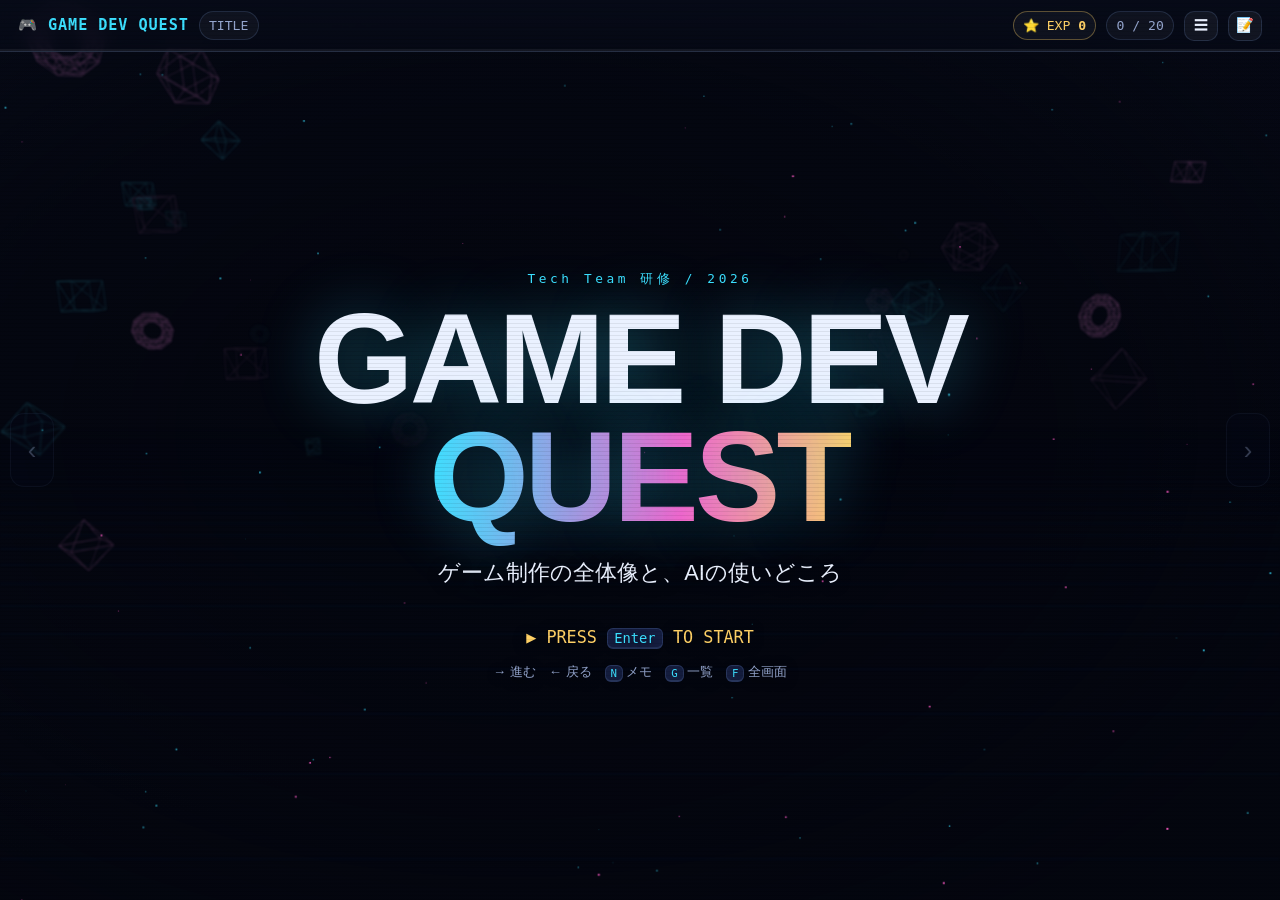
==== commit 384c8bf5: "feat: 3D collision lab (tunnelling demo) + boss high score Discrete overlap vs swept-segment test wi" ====
--- a/index.html
+++ b/index.html
@@ -135,6 +135,31 @@
     <div class="pane" id="code-pane"><p class="dim">↑ 行を押すと、その1行が何を守っているか出ます。</p></div>
   </div>
   <p class="foot">プログラムの仕事＝<b>ルールを「動くシステム」に変える</b>。正しく動く ≠ 気持ちいい。</p>
+</section>
+
+<!-- ══════════ 06 COLLISION LAB ★ ══════════ -->
+<section class="stage" data-world="WORLD 1" data-title="★ 当たり判定ラボ"
+  data-note="壁抜けバグの正体を見せる。まず離散判定のまま速度スライダーを上げていくと、ある速度から球が壁をすり抜け始める（すり抜け回数が増える）。黄色い点は1フレームごとの位置で、点の間隔が壁の厚さを超えた瞬間に壁を飛び越えているのが見える。次に「連続判定」に切り替えると、同じ速度でもすり抜けない。QAが『たまに壁を抜ける』と報告するバグはこれ。対策は連続判定・固定タイムステップ・判定を厚くする。AIに実装させると離散判定で書いてくることが多い、という話にも繋げられる。">
+  <h2 class="stage-h">★ 当たり判定ラボ <small>「壁抜けバグ」はなぜ起きる？　速度を上げてみる</small></h2>
+  <div class="lab">
+    <div class="lab-view">
+      <div class="col-box"><canvas id="collide-canvas"></canvas></div>
+      <p class="lab-hint">黄色い点＝1フレームごとの位置。点の間隔が壁の厚さを超えると…</p>
+    </div>
+    <div class="lab-panel">
+      <div class="presets" id="col-modes">
+        <button data-m="discrete" class="on">離散判定（毎フレーム重なり）</button>
+        <button data-m="swept">連続判定（線分で交差）</button>
+      </div>
+      <label>速度 <output id="o-colspeed"></output><input type="range" id="s-colspeed" min="6" max="260" step="2"></label>
+      <div class="colstat">
+        <span>命中 <b id="col-hit">0</b></span>
+        <span>すり抜け <b id="col-pass">0</b></span>
+        <span>1フレームの移動 <b id="col-step">0</b> / 壁の厚さ 0.70</span>
+      </div>
+      <p class="lab-note" id="col-note"></p>
+    </div>
+  </div>
 </section>
 
 <!-- ══════════ 06 PIPELINE ══════════ -->
@@ -365,6 +390,7 @@
 <script src="js/world3d.js"></script>
 <script src="js/deck.js"></script>
 <script src="js/labs.js"></script>
+<script src="js/collide.js"></script>
 <script src="js/boss.js"></script>
 <script>DECK.init();</script>
 </body>
--- a/css/deck.css
+++ b/css/deck.css
@@ -423,3 +423,34 @@
 body::before{content:"";position:fixed;inset:0;z-index:0;pointer-events:none;
   background:radial-gradient(ellipse 78% 72% at 40% 48%,rgba(4,6,15,.94) 0%,rgba(4,6,15,.7) 58%,rgba(4,6,15,.15) 88%)}
 .levelcard{bottom:7vh}
+
+/* sliders were 5px tall — nearly impossible to grab, especially on a touchscreen */
+input[type=range]{height:16px;border-radius:99px;background:var(--panel2);cursor:pointer;
+  touch-action:none;border:1px solid var(--line);margin-top:.5em}
+input[type=range]::-webkit-slider-thumb{-webkit-appearance:none;width:28px;height:28px;border-radius:50%;
+  background:var(--cy);cursor:grab;border:3px solid #04101c}
+input[type=range]::-webkit-slider-thumb:active{cursor:grabbing;transform:scale(1.08)}
+input[type=range]::-moz-range-thumb{width:26px;height:26px;border-radius:50%;background:var(--cy);
+  border:3px solid #04101c;cursor:grab}
+.lab-panel label,.loopctl label{margin:1em 0;font-size:1em}
+.loopctl label::after{content:"◀ ドラッグ ▶";display:block;font-family:var(--mono);font-size:.7em;
+  color:var(--dim);letter-spacing:.1em;margin-top:.35em}
+
+/* ── readability over the 3D world ───────────────────────────── */
+#bg3d{opacity:.5;filter:blur(1.1px)}
+/* content sits on its own scrim; the world stays visible at the right edge */
+.stage{isolation:isolate}
+.stage::before{content:"";position:absolute;inset:0;z-index:-1;
+  background:linear-gradient(100deg,rgba(4,6,15,.94) 0%,rgba(4,6,15,.9) 58%,rgba(4,6,15,.55) 82%,rgba(4,6,15,.2) 100%)}
+.title-stage::before,.boss-stage::before{display:none}
+.stage-h,.stage p,.stage li,.stage h3,.stage h4,.quest,.risks article,.wrap3 article,.c3{
+  text-shadow:0 2px 12px rgba(4,6,15,.95)}
+.qnum,.rn,.wn,.am small,.stat small{text-shadow:none}
+
+/* collision lab */
+.col-box{height:min(42vh,340px);border-radius:8px;overflow:hidden;background:#060a16}
+#collide-canvas{width:100%;height:100%;display:block}
+.colstat{display:flex;flex-wrap:wrap;gap:.4em 1.2em;font-family:var(--mono);font-size:.86em;
+  color:var(--dim);margin:.8em 0 0}
+.colstat b{color:var(--cy)}
+.colstat span:nth-child(2) b{color:var(--mg)}
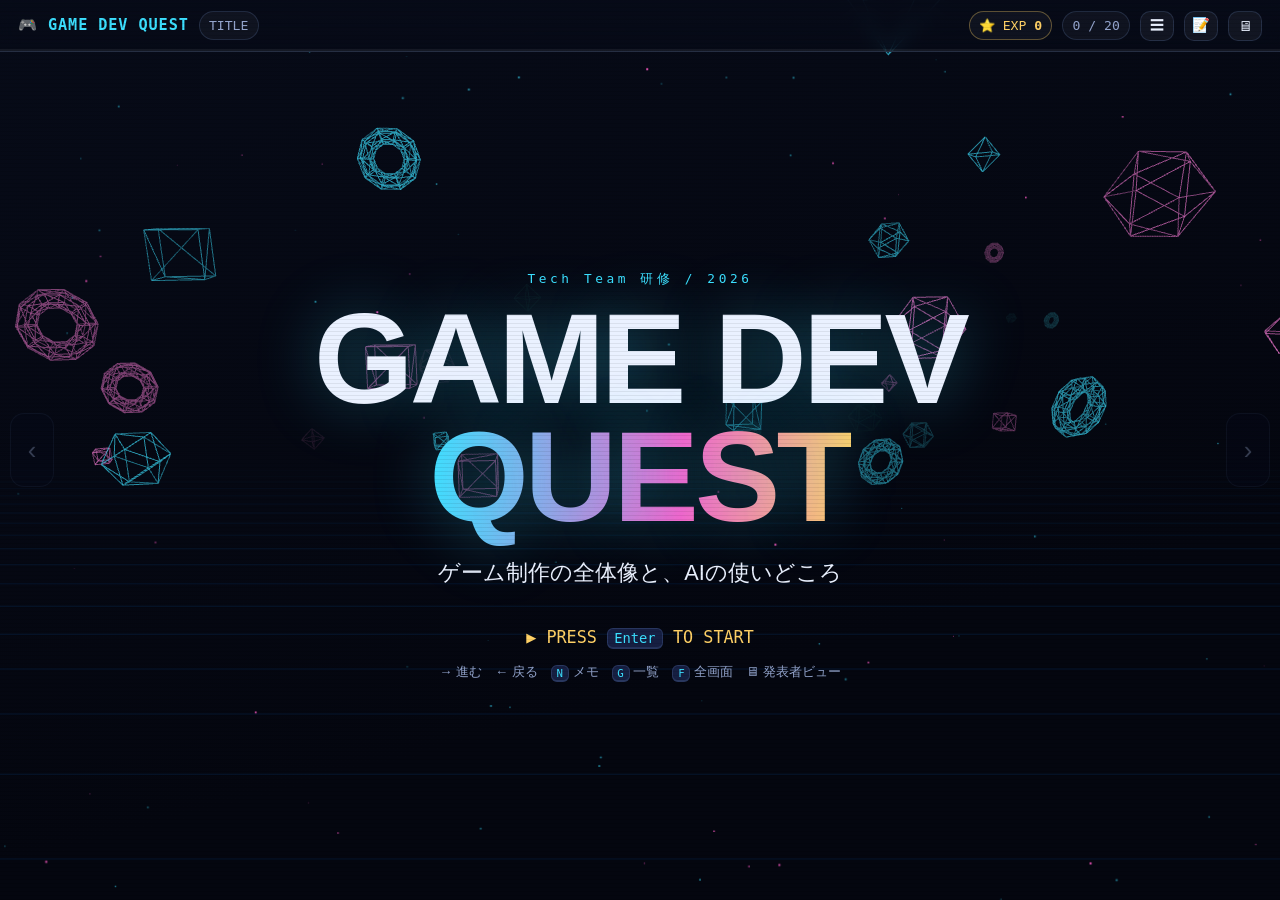
==== commit c3b3f9f6: "feat: presenter view in a separate window presenter.html shows notes, a talk timer and the next stag" ====
--- a/index.html
+++ b/index.html
@@ -22,6 +22,7 @@
     <span class="chip" id="hud-stage">0 / 0</span>
     <button class="iconbtn" id="btn-map" title="ステージ一覧 (G)">☰</button>
     <button class="iconbtn" id="btn-notes" title="発表メモ (N)">📝</button>
+    <button class="iconbtn" id="btn-presenter" title="発表者ビューを別ウィンドウで開く（共有しない側）">🖥</button>
   </div>
   <div class="hud-bar"><i id="hud-fill"></i></div>
 </header>
@@ -37,7 +38,7 @@
     <h1>GAME DEV<br><span class="grad">QUEST</span></h1>
     <p class="sub">ゲーム制作の全体像と、AIの使いどころ</p>
     <p class="press" id="press-start">▶ PRESS <kbd>Enter</kbd> TO START</p>
-    <p class="tinykeys">→ 進む　← 戻る　<kbd>N</kbd> メモ　<kbd>G</kbd> 一覧　<kbd>F</kbd> 全画面</p>
+    <p class="tinykeys">→ 進む　← 戻る　<kbd>N</kbd> メモ　<kbd>G</kbd> 一覧　<kbd>F</kbd> 全画面　🖥 発表者ビュー</p>
   </div>
 </section>
 
--- a/css/deck.css
+++ b/css/deck.css
@@ -454,3 +454,45 @@
   color:var(--dim);margin:.8em 0 0}
 .colstat b{color:var(--cy)}
 .colstat span:nth-child(2) b{color:var(--mg)}
+
+/* ── background visible again; text gets its own coloured plate ─── */
+#bg3d{opacity:1;filter:none}
+body::before{display:none}            /* drop the full-screen scrim */
+.stage::before{display:none}          /* drop the per-stage scrim */
+.stage-h,.stage p,.stage li,.stage h3,.stage h4{text-shadow:none}
+
+:root{--plate:rgba(11,19,46,.93);--plateline:rgba(150,190,255,.14)}
+
+/* headings sit on their own slab, not the whole width */
+.stage-h{align-self:flex-start;background:var(--plate);border:1px solid var(--plateline);
+  border-left:0;padding:.5em .9em .55em 1em;border-radius:0 8px 8px 0}
+.stage-h::before{left:0;top:0;bottom:0;width:6px}
+
+/* text blocks + borderless columns get the plate */
+.foot,.reveal,.punch,.lab-hint,.srcs,.thanks,.quest,.risks article,.wrap3 article,.c3,
+.elem,.pc,.am,.stat,.colstat{background:var(--plate);border-radius:8px}
+.foot,.punch,.thanks,.srcs{padding:.55em .9em;border:1px solid var(--plateline)}
+.foot,.srcs{align-self:flex-start}
+.quest,.risks article,.wrap3 article,.c3{padding:.85em 1em 1em;border:1px solid var(--plateline);
+  border-top-width:3px}
+.quest{border-radius:0 0 8px 8px}
+.elem,.pc,.am{border:1px solid var(--plateline);border-bottom-width:3px}
+.stat{padding:.6em .8em;border:1px solid var(--plateline);border-left:3px solid var(--yl)}
+.colstat{padding:.5em .8em;border:1px solid var(--plateline)}
+.reveal{border:1px solid var(--plateline);border-left:5px solid var(--cy)}
+
+/* the framed panels go opaque so code and canvases stay crisp */
+.pane,.lab-panel,.lab-view,.q,.loopctl,.bugcard,.hcase,.timeline,.line2>div,.shot,.qresult{
+  background:var(--plate);border:1px solid var(--plateline)}
+.code{background:rgba(4,7,16,.96)}
+/* the plates added a few px: keep every stage inside the viewport */
+.lab-hint{margin:.45em auto 0;padding:.25em .7em;display:table}
+.hcase{padding:.8em .95em}
+.hres{min-height:4em}
+.stage{gap:clamp(8px,1.3vh,18px)}
+/* jump lab: the canvas drives the height, so cap it instead of padding-golf */
+.lab-view{padding:10px}
+#jump-canvas{max-height:44vh;object-fit:contain}
+.lab-panel label,.loopctl label{margin:.75em 0}
+.lab-note{min-height:2.9em;margin:.7em 0 0}
+.presets{margin-bottom:.6em}
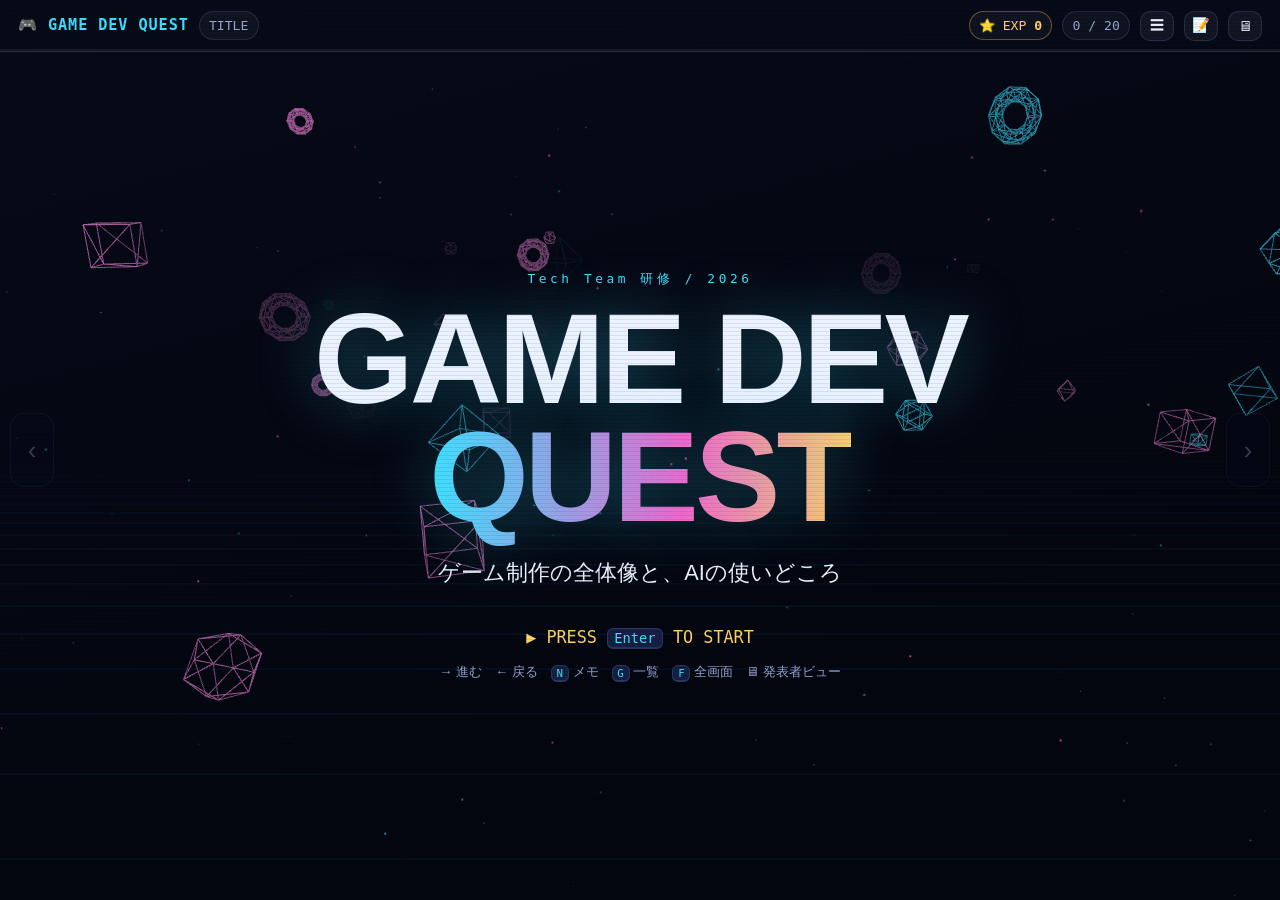
==== commit ed3c5348: "docs: English gloss beside the Japanese jargon Coyote Time, Input Buffering, Discrete/Overlap vs Con" ====
--- a/index.html
+++ b/index.html
@@ -66,13 +66,13 @@
   <h2 class="stage-h">ゲーム＝<span class="grad">ルール × 操作 × 世界観 × 反応</span> <small>カードを押すと「無い場合」が見える</small></h2>
   <div class="elem-grid" id="elem-grid">
     <button class="elem" data-lost="ルールが無いと → ただの<b>おもちゃ</b>。触ると動くけど、勝ちも負けも上達も無い。">
-      <span class="ei">📏</span><h3>ルール</h3><p>勝敗・制限・報酬</p></button>
+      <span class="ei">📏</span><h3>ルール <span class="en">Rules</span></h3><p>勝敗・制限・報酬</p></button>
     <button class="elem" data-lost="操作が無いと → それは<b>映画</b>。見るだけ。面白くても『自分がやった』にならない。">
-      <span class="ei">🕹</span><h3>操作</h3><p>入力・自由度</p></button>
+      <span class="ei">🕹</span><h3>操作 <span class="en">Controls</span></h3><p>入力・自由度</p></button>
     <button class="elem" data-lost="世界観が無いと → <b>無味の練習問題</b>。数字は動くが、続ける理由が生まれない。">
-      <span class="ei">🌍</span><h3>世界観</h3><p>設定・見た目・音</p></button>
+      <span class="ei">🌍</span><h3>世界観 <span class="en">Theme</span></h3><p>設定・見た目・音</p></button>
     <button class="elem" data-lost="反応が無いと → <b>壊れた機械</b>。押しても手応えが無い。ゲームで一番嫌われる。">
-      <span class="ei">⚡</span><h3>反応</h3><p>手応え・演出・音</p></button>
+      <span class="ei">⚡</span><h3>反応 <span class="en">Feedback</span></h3><p>手応え・演出・音</p></button>
   </div>
   <p class="reveal" id="elem-out">プレイヤーが「自分で動かしている」と感じられる状態を作るのが、ゲーム制作。</p>
 </section>
@@ -82,12 +82,12 @@
   data-note="6職種をクリック。仕事内容だけでなく『いないとどうなるか』を見せるのがポイント。個人開発は1人で全部やる＝AIが一番効く場所でもある、と後半への伏線を張る。">
   <h2 class="stage-h">パーティ編成 <small>ゲーム制作はチーム戦。カードを選択</small></h2>
   <div class="party" id="party">
-    <button class="pc" data-role="デザイナー" data-icon="🎲" data-job="遊びのルール・難易度・報酬・ステージ構成を決める。「何をすると気持ちいいか」の責任者。" data-none="いないと → 機能は動くのに面白くない。「で、何が楽しいの？」が起きる。"><span>🎲</span>ゲームデザイン</button>
-    <button class="pc" data-role="プログラマ" data-icon="⌨️" data-job="ルールを動くシステムに変える。入力・物理・当たり判定・敵AI・セーブ・通信。" data-none="いないと → 企画書のまま。誰も遊べない。"><span>⌨️</span>プログラム</button>
-    <button class="pc" data-role="アーティスト" data-icon="🎨" data-job="キャラ・背景・エフェクト・アニメ。見た目は飾りでなく<b>説明書</b>（危険は赤い、拾える物は光る）。" data-none="いないと → 白い箱が動くだけ。状況が読めない。"><span>🎨</span>アート</button>
-    <button class="pc" data-role="サウンド" data-icon="🔊" data-job="効果音・BGM・環境音。攻撃音、足音、勝利BGM。感情のスイッチ。" data-none="いないと → 驚くほど寂しい。手応えが半分消える。"><span>🔊</span>サウンド</button>
-    <button class="pc" data-role="UI/UX" data-icon="🧭" data-job="HP・スコア・メニュー・チュートリアル。情報を一瞬で伝える設計。" data-none="いないと → 操作方法が分からず、最初の1分で離脱。"><span>🧭</span>UI / UX</button>
-    <button class="pc" data-role="QA / PM" data-icon="🐛" data-job="バグ・難易度・操作感の検証と、スケジュール・優先順位の管理。" data-none="いないと → 壁抜け・進行不能で遊べない。あるいは永遠に完成しない。"><span>🐛</span>QA / PM</button>
+    <button class="pc" data-role="デザイナー" data-icon="🎲" data-job="遊びのルール・難易度・報酬・ステージ構成を決める。「何をすると気持ちいいか」の責任者。" data-none="いないと → 機能は動くのに面白くない。「で、何が楽しいの？」が起きる。"><span>🎲</span>ゲームデザイン<i class="en">Game Design</i></button>
+    <button class="pc" data-role="プログラマ" data-icon="⌨️" data-job="ルールを動くシステムに変える。入力・物理・当たり判定・敵AI・セーブ・通信。" data-none="いないと → 企画書のまま。誰も遊べない。"><span>⌨️</span>プログラム<i class="en">Programming</i></button>
+    <button class="pc" data-role="アーティスト" data-icon="🎨" data-job="キャラ・背景・エフェクト・アニメ。見た目は飾りでなく<b>説明書</b>（危険は赤い、拾える物は光る）。" data-none="いないと → 白い箱が動くだけ。状況が読めない。"><span>🎨</span>アート<i class="en">Art</i></button>
+    <button class="pc" data-role="サウンド" data-icon="🔊" data-job="効果音・BGM・環境音。攻撃音、足音、勝利BGM。感情のスイッチ。" data-none="いないと → 驚くほど寂しい。手応えが半分消える。"><span>🔊</span>サウンド<i class="en">Sound</i></button>
+    <button class="pc" data-role="UI/UX" data-icon="🧭" data-job="HP・スコア・メニュー・チュートリアル。情報を一瞬で伝える設計。" data-none="いないと → 操作方法が分からず、最初の1分で離脱。"><span>🧭</span>UI / UX<i class="en">Usability</i></button>
+    <button class="pc" data-role="QA / PM" data-icon="🐛" data-job="バグ・難易度・操作感の検証と、スケジュール・優先順位の管理。" data-none="いないと → 壁抜け・進行不能で遊べない。あるいは永遠に完成しない。"><span>🐛</span>QA / PM<i class="en">Test & Management</i></button>
   </div>
   <div class="pane" id="party-pane">
     <p class="dim">↑ カードを押すと、その職種の仕事と「いない場合」が出ます。</p>
@@ -98,7 +98,7 @@
 <!-- ══════════ 04 JUMP LAB ★ ══════════ -->
 <section class="stage lab-stage" data-world="WORLD 1" data-title="★ ジャンプ調整ラボ"
   data-note="今日の山場①。まず「気持ちいい」プリセットで自分が数回ジャンプして見せる。次に『モッサリ』『月面』『入力遅延100ms』を順に押して、同じコードでも別ゲームになることを体感させる。可能なら誰かにキーボードを渡す。ここで言うこと：面白さは仕様書では決まらず、数値の調整で決まる。だからAIに全部任せられない。">
-  <h2 class="stage-h">★ ジャンプ調整ラボ <small>「気持ちいい」は数値でできている。<kbd>Space</kbd> でジャンプ</small></h2>
+  <h2 class="stage-h">★ ジャンプ調整ラボ <small>「気持ちいい」＝ <span class="en">Game Feel / Juice</span> は数値でできている。<kbd>Space</kbd> でジャンプ</small></h2>
   <div class="lab">
     <div class="lab-view">
       <canvas id="jump-canvas" width="720" height="300"></canvas>
@@ -112,11 +112,11 @@
         <button data-p="laggy">😩 遅延100ms</button>
         <button data-p="raw">🤖 素の実装</button>
       </div>
-      <label>ジャンプ力 <output id="o-jump"></output><input type="range" id="s-jump" min="4" max="20" step="0.5"></label>
-      <label>重力 <output id="o-grav"></output><input type="range" id="s-grav" min="20" max="140" step="1"></label>
-      <label>入力遅延 (ms) <output id="o-lag"></output><input type="range" id="s-lag" min="0" max="150" step="5"></label>
-      <label>コヨーテ時間 (ms) <output id="o-coy"></output><input type="range" id="s-coy" min="0" max="200" step="10"></label>
-      <label>先行入力バッファ (ms) <output id="o-buf"></output><input type="range" id="s-buf" min="0" max="250" step="10"></label>
+      <label>ジャンプ力 <span class="en">Jump Force</span> <output id="o-jump"></output><input type="range" id="s-jump" min="4" max="20" step="0.5"></label>
+      <label>重力 <span class="en">Gravity</span> <output id="o-grav"></output><input type="range" id="s-grav" min="20" max="140" step="1"></label>
+      <label>入力遅延 <span class="en">Input Lag</span> (ms) <output id="o-lag"></output><input type="range" id="s-lag" min="0" max="150" step="5"></label>
+      <label>コヨーテ時間 <span class="en">Coyote Time</span> (ms) <output id="o-coy"></output><input type="range" id="s-coy" min="0" max="200" step="10"></label>
+      <label>先行入力バッファ <span class="en">Input Buffering</span> (ms) <output id="o-buf"></output><input type="range" id="s-buf" min="0" max="250" step="10"></label>
       <p class="lab-note" id="jump-note"></p>
     </div>
   </div>
@@ -128,20 +128,20 @@
   <h2 class="stage-h">さっきの手応えは、この数行 <small>行をクリックすると解説</small></h2>
   <div class="codewrap">
 <pre class="code" id="jump-code"><code><span class="cl" data-x="正しいけど気持ちよくない素の実装。地面にいる瞬間にボタンが押されている必要がある。">if (grounded &amp;&amp; pressed) jump();          <span class="cm">// 素の実装</span></span>
-<span class="cl" data-x="コヨーテ時間：崖から落ちた直後の約0.1秒もジャンプを許す。プレイヤーの体感では「押したのに跳ばない」バグが消える。">if (timeSinceLeftGround &lt; COYOTE) canJump = true;  <span class="cm">// 崖の許し</span></span>
-<span class="cl" data-x="先行入力バッファ：着地の少し前に押されたボタンを覚えておいて、着地した瞬間に消費する。連続ジャンプが繋がる。">if (pressedAgo &lt; BUFFER &amp;&amp; grounded) jump();       <span class="cm">// 早押しを覚える</span></span>
-<span class="cl" data-x="上昇中と下降中で重力を変える（下降を1.6倍など）。滞空が短く感じられて「重さ」が出る。マリオもこれ。">gravity = vy &gt; 0 ? G * 1.6 : G;                    <span class="cm">// 落下は速く</span></span>
-<span class="cl" data-x="音・アニメ・画面の揺れ。処理としては1行だが、手応えの体感はここで半分決まる。">sfx('jump'); anim('jump'); squash(0.8);            <span class="cm">// 見た目と音</span></span>
+<span class="cl" data-x="コヨーテ時間 (Coyote Time)：崖から落ちた直後の約0.1秒もジャンプを許す。プレイヤーの体感では「押したのに跳ばない」バグが消える。">if (timeSinceLeftGround &lt; COYOTE) canJump = true;  <span class="cm">// 崖の許し</span></span>
+<span class="cl" data-x="先行入力バッファ (Input Buffering / Jump Buffer)：着地の少し前に押されたボタンを覚えておいて、着地した瞬間に消費する。連続ジャンプが繋がる。">if (pressedAgo &lt; BUFFER &amp;&amp; grounded) jump();       <span class="cm">// 早押しを覚える</span></span>
+<span class="cl" data-x="非対称重力 (Asymmetric Gravity)：上昇中と下降中で重力を変える（下降を1.6倍など）。滞空が短く感じられて「重さ」が出る。マリオもこれ。">gravity = vy &gt; 0 ? G * 1.6 : G;                    <span class="cm">// 落下は速く</span></span>
+<span class="cl" data-x="手応えの演出 (Game Feel / Juice)：音・アニメ・画面の揺れ。処理としては1行だが、手応えの体感はここで半分決まる。">sfx('jump'); anim('jump'); squash(0.8);            <span class="cm">// 見た目と音</span></span>
 </code></pre>
     <div class="pane" id="code-pane"><p class="dim">↑ 行を押すと、その1行が何を守っているか出ます。</p></div>
   </div>
-  <p class="foot">プログラムの仕事＝<b>ルールを「動くシステム」に変える</b>。正しく動く ≠ 気持ちいい。</p>
+  <p class="foot">プログラムの仕事＝<b>ルールを「動くシステム」に変える</b>。正しく動く ≠ 気持ちいい（<span class="en">correct ≠ good game feel</span>）。</p>
 </section>
 
 <!-- ══════════ 06 COLLISION LAB ★ ══════════ -->
 <section class="stage" data-world="WORLD 1" data-title="★ 当たり判定ラボ"
   data-note="壁抜けバグの正体を見せる。まず離散判定のまま速度スライダーを上げていくと、ある速度から球が壁をすり抜け始める（すり抜け回数が増える）。黄色い点は1フレームごとの位置で、点の間隔が壁の厚さを超えた瞬間に壁を飛び越えているのが見える。次に「連続判定」に切り替えると、同じ速度でもすり抜けない。QAが『たまに壁を抜ける』と報告するバグはこれ。対策は連続判定・固定タイムステップ・判定を厚くする。AIに実装させると離散判定で書いてくることが多い、という話にも繋げられる。">
-  <h2 class="stage-h">★ 当たり判定ラボ <small>「壁抜けバグ」はなぜ起きる？　速度を上げてみる</small></h2>
+  <h2 class="stage-h">★ 当たり判定ラボ <small>「壁抜けバグ」＝ <span class="en">Tunnelling</span> はなぜ起きる？　速度を上げてみる</small></h2>
   <div class="lab">
     <div class="lab-view">
       <div class="col-box"><canvas id="collide-canvas"></canvas></div>
@@ -149,13 +149,13 @@
     </div>
     <div class="lab-panel">
       <div class="presets" id="col-modes">
-        <button data-m="discrete" class="on">離散判定（毎フレーム重なり）</button>
-        <button data-m="swept">連続判定（線分で交差）</button>
+        <button data-m="discrete" class="on">離散判定 <span class="en">Discrete / Overlap Test</span></button>
+        <button data-m="swept">連続判定 <span class="en">Continuous · CCD / Swept Test</span></button>
       </div>
-      <label>速度 <output id="o-colspeed"></output><input type="range" id="s-colspeed" min="6" max="260" step="2"></label>
+      <label>速度 <span class="en">Velocity</span> <output id="o-colspeed"></output><input type="range" id="s-colspeed" min="6" max="260" step="2"></label>
       <div class="colstat">
-        <span>命中 <b id="col-hit">0</b></span>
-        <span>すり抜け <b id="col-pass">0</b></span>
+        <span>命中 Hit <b id="col-hit">0</b></span>
+        <span>すり抜け Tunnelling <b id="col-pass">0</b></span>
         <span>1フレームの移動 <b id="col-step">0</b> / 壁の厚さ 0.70</span>
       </div>
       <p class="lab-note" id="col-note"></p>
@@ -166,7 +166,7 @@
 <!-- ══════════ 06 PIPELINE ══════════ -->
 <section class="stage" data-world="WORLD 1" data-title="作る順番"
   data-note="ボタンで2つの進め方を比較。『大作から作る』は3ヶ月後に初めて遊べて、つまらなかったら全部やり直し。『小さく作る』は3日で遊べて、方向転換が安い。ゲーム制作は一方通行ではなく、プロトタイプから企画に戻る。初心者に一番伝えるべき点。">
-  <h2 class="stage-h">作る順番 <small>2つの進め方を比べる</small></h2>
+  <h2 class="stage-h">作る順番 <small>2つの進め方を比べる — <span class="en">Prototype-first vs Big-design-first</span></small></h2>
   <div class="pipe-tabs"><button class="on" data-pipe="small">🐣 小さく作る</button><button data-pipe="big">🏰 大作から作る</button></div>
   <div class="pipeline" id="pipeline"></div>
   <p class="reveal" id="pipe-out"></p>
@@ -246,13 +246,13 @@
   <h2 class="stage-h">AIが自分でテストして、自分のバグを見つけた <small>実例2件（raccoon-heist の作業ログより）</small></h2>
   <div class="bugs">
     <article class="bugcard">
-      <h3>🐛 スマホで主人公が見えない</h3>
+      <h3>🐛 スマホで主人公が見えない <span class="en">DPR bug</span></h3>
       <p class="how">Playwrightで 390×844 / DPR 2 のスマホを再現して発見。</p>
       <p><code>renderer.setSize()</code> の<b>後</b>に <code>canvas.style.cssText</code> を代入 → Three.jsが設定したwidth/heightを上書き。DPR≥2の実機だとcanvasが2倍サイズで描画され、<b>左上1/4しか見えない</b>。</p>
       <p class="fix">PCでは DPR 1 なので完全に再現しない。＝<b>人間の手動確認では見逃す</b>タイプ。</p>
     </article>
     <article class="bugcard">
-      <h3>🐛 「NIGHT 2 ➜」ボタンが押せない</h3>
+      <h3>🐛 「NIGHT 2 ➜」ボタンが押せない <span class="en">CSS class collision</span></h3>
       <p class="how">クリア→次ステージまでの通し操作を自動化して発見。</p>
       <p>勝利画面の星表示に付けた <code>class="stars"</code> が、タイトル画面の全画面 <code>.stars</code> のCSSと衝突。<b>透明な要素が画面全体を覆って</b>クリックを吸っていた。</p>
       <p class="fix">クラス名の衝突。レビューでもすり抜けやすい。</p>
@@ -326,10 +326,10 @@
   data-note="4つの弱点と、線引き。特にゲームは長期開発なので、理解せずにコードを積むと後で直せなくなる。逆に、テスト観点の洗い出し・翻訳のたたき台・ボイラープレートは任せて良い。『何を作るか』と『何をAIに任せるか』を決める力が今後の差になる、で締める。">
   <h2 class="stage-h">AIの弱点と、線引き</h2>
   <div class="risks">
-    <article><span class="rn">01</span><h3>自信満々の誤り</h3><p>もっともらしく間違える。動くコードほど危ない。</p></article>
-    <article><span class="rn">02</span><h3>権利・ライセンス</h3><p>画像・音・コードの利用条件。商用は特に。</p></article>
-    <article><span class="rn">03</span><h3>一貫性</h3><p>キャラ・世界観・命名がバラける。STYLE前置きや規約で対策。</p></article>
-    <article><span class="rn">04</span><h3>技術的負債</h3><p>理解せず積むと、後から直せない山になる。</p></article>
+    <article><span class="rn">01</span><h3>自信満々の誤り <span class="en">Hallucination</span></h3><p>もっともらしく間違える。動くコードほど危ない。</p></article>
+    <article><span class="rn">02</span><h3>権利・ライセンス <span class="en">Licensing</span></h3><p>画像・音・コードの利用条件。商用は特に。</p></article>
+    <article><span class="rn">03</span><h3>一貫性 <span class="en">Consistency</span></h3><p>キャラ・世界観・命名がバラける。STYLE前置きや規約で対策。</p></article>
+    <article><span class="rn">04</span><h3>技術的負債 <span class="en">Technical Debt</span></h3><p>理解せず積むと、後から直せない山になる。</p></article>
   </div>
   <div class="line2">
     <div class="ok"><h3>👍 任せやすい</h3><ul><li>小さい機能の実装・下書き</li><li>エラー原因の説明、別案の提示</li><li>テスト観点の洗い出し・自動テスト</li><li>ローカライズ／文章のたたき台</li><li>素材のラフ・方向性の確認</li></ul></div>
--- a/css/deck.css
+++ b/css/deck.css
@@ -496,3 +496,11 @@
 .lab-panel label,.loopctl label{margin:.75em 0}
 .lab-note{min-height:2.9em;margin:.7em 0 0}
 .presets{margin-bottom:.6em}
+
+/* English gloss next to Japanese jargon */
+.en{font-family:var(--mono);font-size:.72em;font-weight:400;font-style:normal;
+  letter-spacing:.02em;color:var(--cy);opacity:.85;white-space:nowrap}
+h3 .en,h2 .en{display:inline-block}
+.pc .en{display:block;font-size:.62em;color:var(--dim);white-space:normal;line-height:1.3;margin-top:.1em}
+.presets .en,.colstat .en{color:inherit;opacity:.7}
+.lab-note .en,#col-note .en{white-space:normal}
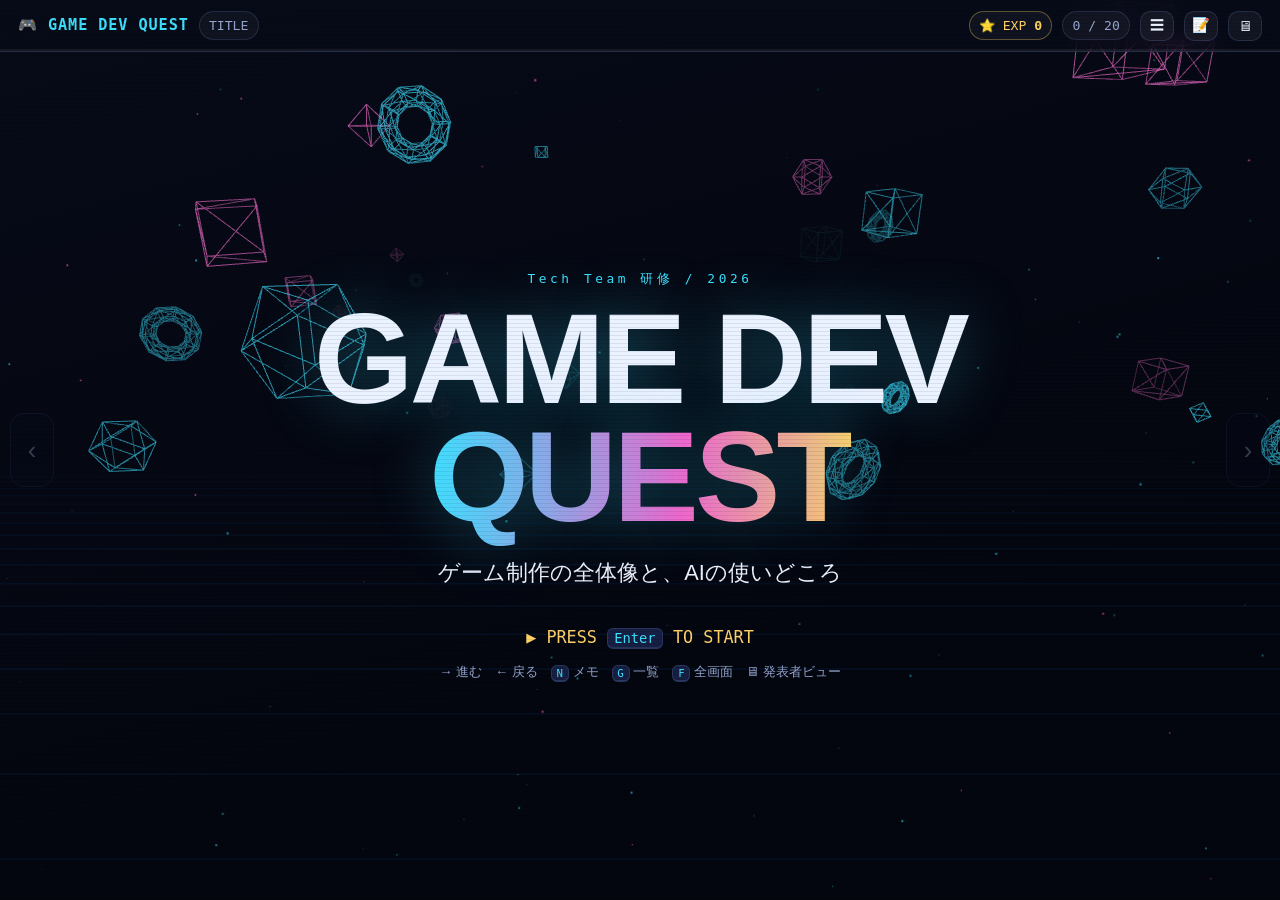
==== commit 6b069d8c: "feat: shared scoreboard (Supabase REST) + touch controls for the boss game - js/scores.js: top-10 le" ====
--- a/index.html
+++ b/index.html
@@ -346,10 +346,13 @@
     <div class="boss-hud">
       <span id="boss-time">60.0</span><span id="boss-score">0</span><span id="boss-carry">0</span>
     </div>
+    <div class="boss-stick" id="boss-stick"><i id="boss-knob"></i></div>
+    <button class="boss-dash" id="boss-dash">DASH</button>
     <div class="boss-overlay" id="boss-overlay">
       <h3>DEADLINE DASH</h3>
-      <p>WASD / 矢印キーで移動　<kbd>Shift</kbd> ダッシュ<br>⭐機能を拾って 📦リリース箱 に届ける。🐛バグに触ると持ち物の半分をロスト。</p>
+      <p>WASD / 矢印キーで移動　<kbd>Shift</kbd> ダッシュ<br>スマホは<b>画面をなぞってスティック操作</b>＋右下 DASH<br>⭐機能を拾って 📦リリース箱 に届ける。🐛バグに触ると持ち物の半分をロスト。</p>
       <button class="btn big" id="boss-start">▶ START（クリック）</button>
+      <div class="lb" id="boss-lb-idle"></div>
     </div>
   </div>
   <p class="foot">中身：Three.js / 当たり判定 / 敵の追跡AI / スコア / タイマー — 全部コードだけ（モデルファイル0個・テクスチャもコード生成）</p>
@@ -391,6 +394,7 @@
 <script src="js/world3d.js"></script>
 <script src="js/deck.js"></script>
 <script src="js/labs.js"></script>
+<script src="js/scores.js"></script>
 <script src="js/collide.js"></script>
 <script src="js/boss.js"></script>
 <script>DECK.init();</script>
--- a/css/deck.css
+++ b/css/deck.css
@@ -504,3 +504,29 @@
 .pc .en{display:block;font-size:.62em;color:var(--dim);white-space:normal;line-height:1.3;margin-top:.1em}
 .presets .en,.colstat .en{color:inherit;opacity:.7}
 .lab-note .en,#col-note .en{white-space:normal}
+
+/* boss touch controls */
+.boss-stick{position:absolute;width:96px;height:96px;margin:-48px 0 0 -48px;border-radius:50%;
+  border:2px solid rgba(60,224,255,.5);background:rgba(6,10,22,.35);display:none;pointer-events:none}
+.boss-stick.on{display:block}
+.boss-stick i{position:absolute;left:50%;top:50%;width:38px;height:38px;margin:-19px 0 0 -19px;
+  border-radius:50%;background:rgba(60,224,255,.75)}
+.boss-dash{position:absolute;right:18px;bottom:18px;width:84px;height:84px;border-radius:50%;
+  font-family:var(--mono);font-size:.8rem;font-weight:700;color:#04101c;background:rgba(255,209,102,.9);
+  border:0;cursor:pointer;touch-action:none;display:none}
+@media (pointer:coarse){.boss-dash{display:block}}
+#boss-canvas{touch-action:none}
+
+/* leaderboard */
+.lb{min-width:min(340px,80vw);max-height:32vh;overflow:auto;margin-top:.6em;
+  background:var(--plate);border:1px solid var(--plateline);border-radius:8px;padding:.6em .8em}
+.lb h4{margin:0 0 .4em;font-family:var(--mono);font-size:.78rem;letter-spacing:.14em;color:var(--yl)}
+.lb-row{display:grid;grid-template-columns:2em 1fr auto;gap:.6em;align-items:center;
+  font-size:.95em;padding:.15em 0;border-bottom:1px solid rgba(255,255,255,.05)}
+.lb-row b{font-family:var(--mono);color:var(--dim)}
+.lb-row i{font-family:var(--mono);font-style:normal;color:var(--cy)}
+.lb-row.me{color:var(--yl)} .lb-row.me i{color:var(--yl)}
+.lb-off{margin:0;color:var(--dim);font-size:.88em}
+.lb-form{display:flex;gap:.5em}
+.lb-form input{font:inherit;font-size:.95em;flex:1 1 auto;background:#060a16;color:var(--text);
+  border:1px solid var(--plateline);border-radius:6px;padding:.35em .6em}
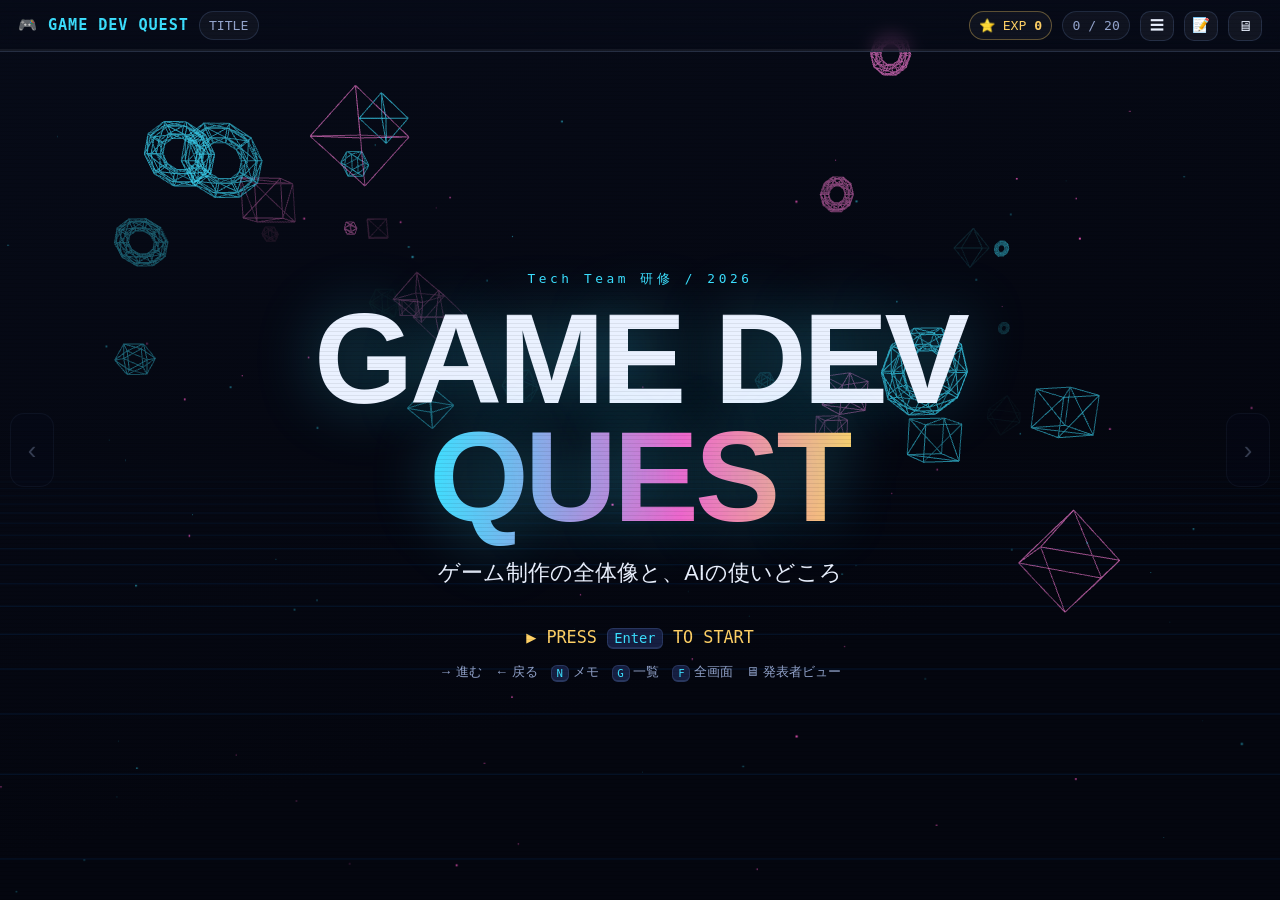
==== commit 6c84e47e: "fix: version asset URLs so Pages cannot serve stale JS Pages sends max-age=600 for assets: anyone wh" ====
--- a/index.html
+++ b/index.html
@@ -5,7 +5,7 @@
 <meta name="viewport" content="width=device-width, initial-scale=1">
 <title>GAME DEV QUEST — ゲーム制作とAI活用</title>
 <link rel="icon" href="data:image/svg+xml,<svg xmlns='http://www.w3.org/2000/svg' viewBox='0 0 100 100'><text y='.9em' font-size='90'>🎮</text></svg>">
-<link rel="stylesheet" href="css/deck.css">
+<link rel="stylesheet" href="css/deck.css?v=1">
 </head>
 <body>
 <canvas id="bg3d"></canvas>
@@ -390,13 +390,13 @@
 <button class="navbtn prev" id="nav-prev" aria-label="前へ">‹</button>
 <button class="navbtn next" id="nav-next" aria-label="次へ">›</button>
 
-<script src="vendor/three.min.js"></script>
-<script src="js/world3d.js"></script>
-<script src="js/deck.js"></script>
-<script src="js/labs.js"></script>
-<script src="js/scores.js"></script>
-<script src="js/collide.js"></script>
-<script src="js/boss.js"></script>
+<script src="vendor/three.min.js?v=1"></script>
+<script src="js/world3d.js?v=1"></script>
+<script src="js/deck.js?v=1"></script>
+<script src="js/labs.js?v=1"></script>
+<script src="js/scores.js?v=1"></script>
+<script src="js/collide.js?v=1"></script>
+<script src="js/boss.js?v=1"></script>
 <script>DECK.init();</script>
 </body>
 </html>
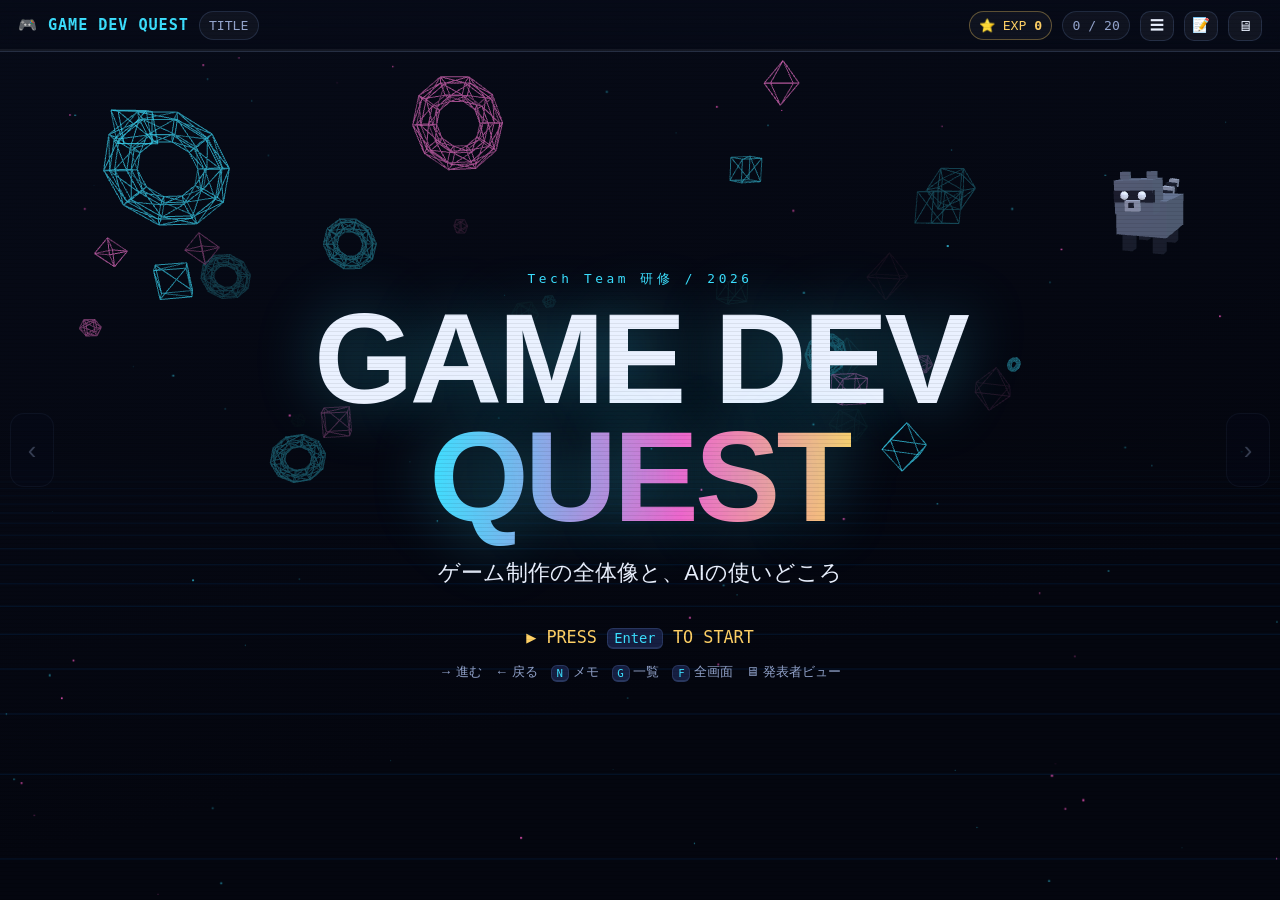
==== commit 1cea608e: "feat: interactive 3D mascots on six stages Low-poly raccoon/cat/dog built in code: idle breathing, t" ====
--- a/index.html
+++ b/index.html
@@ -5,7 +5,7 @@
 <meta name="viewport" content="width=device-width, initial-scale=1">
 <title>GAME DEV QUEST — ゲーム制作とAI活用</title>
 <link rel="icon" href="data:image/svg+xml,<svg xmlns='http://www.w3.org/2000/svg' viewBox='0 0 100 100'><text y='.9em' font-size='90'>🎮</text></svg>">
-<link rel="stylesheet" href="css/deck.css?v=1">
+<link rel="stylesheet" href="css/deck.css?v=2">
 </head>
 <body>
 <canvas id="bg3d"></canvas>
@@ -30,7 +30,7 @@
 <main id="stages">
 
 <!-- ══════════ 00 TITLE ══════════ -->
-<section class="stage title-stage" data-world="TITLE" data-title="タイトル"
+<section class="stage title-stage" data-world="TITLE" data-title="タイトル" data-pet="raccoon" data-pet-say="このスライド、ゲームです。ドラッグで回せるよ"
   data-note="つかみ。『今日の資料はスライドじゃなくてゲームです』と言ってEnterを押す。矢印キーで進む／Nで発表メモ／Gでステージ一覧、と最初に宣言しておくと安心。ここで話すのは1文だけ：ゲーム制作は絵やコードの話ではなく『体験』を設計する仕事。">
   <canvas id="title-fx"></canvas>
   <div class="title-box">
@@ -43,7 +43,7 @@
 </section>
 
 <!-- ══════════ 01 QUEST SELECT ══════════ -->
-<section class="stage" data-world="AGENDA" data-title="今日のクエスト"
+<section class="stage" data-world="AGENDA" data-title="今日のクエスト" data-pet="cat" data-pet-say="3ワールド＋FINAL BOSS。にゃ"
   data-note="地図を見せる。ゴールは『ツール名を覚える』ではなく『制作の流れと、どこにAIが効くか』を持ち帰ること。この資料は全部触れるので、気になったところは後で各自いじってOKと伝える。所要30〜40分。">
   <h2 class="stage-h">今日のクエスト <small>3つのワールド</small></h2>
   <div class="quest-grid">
@@ -61,7 +61,7 @@
 </section>
 
 <!-- ══════════ 02 GAME = 4 ELEMENTS ══════════ -->
-<section class="stage" data-world="WORLD 1" data-title="ゲームって何？"
+<section class="stage" data-world="WORLD 1" data-title="ゲームって何？" data-pet="cat" data-pet-say="押しても何も起きないと壊れて見えるにゃ"
   data-note="4つのカードをクリックすると『それが無いとどうなるか』が出る。ここが今日の土台：ゲームは映画と違ってプレイヤーが操作する。だから入力への反応が命。聞き手に『どれが一番大事だと思う？』と振ると盛り上がる（正解は無い）。">
   <h2 class="stage-h">ゲーム＝<span class="grad">ルール × 操作 × 世界観 × 反応</span> <small>カードを押すと「無い場合」が見える</small></h2>
   <div class="elem-grid" id="elem-grid">
@@ -78,7 +78,7 @@
 </section>
 
 <!-- ══════════ 03 PARTY ══════════ -->
-<section class="stage" data-world="WORLD 1" data-title="パーティ編成（職種）"
+<section class="stage" data-world="WORLD 1" data-title="パーティ編成（職種）" data-pet="dog" data-pet-say="1人で全部やるのは大変！"
   data-note="6職種をクリック。仕事内容だけでなく『いないとどうなるか』を見せるのがポイント。個人開発は1人で全部やる＝AIが一番効く場所でもある、と後半への伏線を張る。">
   <h2 class="stage-h">パーティ編成 <small>ゲーム制作はチーム戦。カードを選択</small></h2>
   <div class="party" id="party">
@@ -322,7 +322,7 @@
 </section>
 
 <!-- ══════════ 17 RISKS / LINE ══════════ -->
-<section class="stage" data-world="WORLD 3" data-title="任せる / 任せない"
+<section class="stage" data-world="WORLD 3" data-title="任せる / 任せない" data-pet="raccoon" data-pet-say="理解せずに積むと後で直せないよ"
   data-note="4つの弱点と、線引き。特にゲームは長期開発なので、理解せずにコードを積むと後で直せなくなる。逆に、テスト観点の洗い出し・翻訳のたたき台・ボイラープレートは任せて良い。『何を作るか』と『何をAIに任せるか』を決める力が今後の差になる、で締める。">
   <h2 class="stage-h">AIの弱点と、線引き</h2>
   <div class="risks">
@@ -359,7 +359,7 @@
 </section>
 
 <!-- ══════════ 19 WRAP ══════════ -->
-<section class="stage" data-world="END" data-title="まとめ & Q&A"
+<section class="stage" data-world="END" data-title="まとめ & Q&A" data-pet="trio" data-pet-say="おつかれさま！質問ある？"
   data-note="3点に絞る。ゲーム制作は総合作業、エンジンは土台、AIはループの回転数を上げる装置。最後の一文：作り始めるコストは劇的に下がった。だから『何を作るか』を決める力の価値が上がっている。想定質問：初心者におすすめのエンジン／AIだけで作れるか／商用の注意点。">
   <h2 class="stage-h">まとめ</h2>
   <div class="wrap3">
@@ -390,13 +390,14 @@
 <button class="navbtn prev" id="nav-prev" aria-label="前へ">‹</button>
 <button class="navbtn next" id="nav-next" aria-label="次へ">›</button>
 
-<script src="vendor/three.min.js?v=1"></script>
-<script src="js/world3d.js?v=1"></script>
-<script src="js/deck.js?v=1"></script>
-<script src="js/labs.js?v=1"></script>
-<script src="js/scores.js?v=1"></script>
-<script src="js/collide.js?v=1"></script>
-<script src="js/boss.js?v=1"></script>
+<script src="vendor/three.min.js?v=2"></script>
+<script src="js/world3d.js?v=2"></script>
+<script src="js/deck.js?v=2"></script>
+<script src="js/labs.js?v=2"></script>
+<script src="js/scores.js?v=2"></script>
+<script src="js/pets.js?v=2"></script>
+<script src="js/collide.js?v=2"></script>
+<script src="js/boss.js?v=2"></script>
 <script>DECK.init();</script>
 </body>
 </html>
--- a/css/deck.css
+++ b/css/deck.css
@@ -530,3 +530,19 @@
 .lb-form{display:flex;gap:.5em}
 .lb-form input{font:inherit;font-size:.95em;flex:1 1 auto;background:#060a16;color:var(--text);
   border:1px solid var(--plateline);border-radius:6px;padding:.35em .6em}
+
+/* ── マスコット（3Dモデル・ドラッグで回る・クリックで跳ねる） ── */
+#pet{position:fixed;right:1vw;top:70px;width:230px;height:230px;z-index:4;display:none;
+  pointer-events:none}
+#pet.on{display:block}
+#pet.pet-left{left:1.4vw;right:auto}
+#pet.pet-big{width:420px;height:230px;top:auto;bottom:8.5vh;right:1vw}
+#pet-canvas{width:100%;height:100%;display:block;pointer-events:auto;cursor:grab;touch-action:none}
+#pet-canvas.grab{cursor:grabbing}
+.pet-say{position:absolute;right:0;bottom:-.2em;max-width:230px;opacity:0;transform:translateY(6px);
+  background:var(--plate);border:1px solid var(--plateline);border-left:4px solid var(--yl);
+  border-radius:8px;padding:.4em .7em;font-size:.82em;line-height:1.5;pointer-events:none}
+.pet-say.on{animation:say 3.4s ease-out forwards}
+@keyframes say{0%{opacity:0;transform:translateY(6px)}8%{opacity:1;transform:none}
+  82%{opacity:1;transform:none}100%{opacity:0;transform:translateY(4px)}}
+@media (max-width:1080px){#pet{width:140px;height:140px}#pet.pet-big{width:220px;height:170px}}
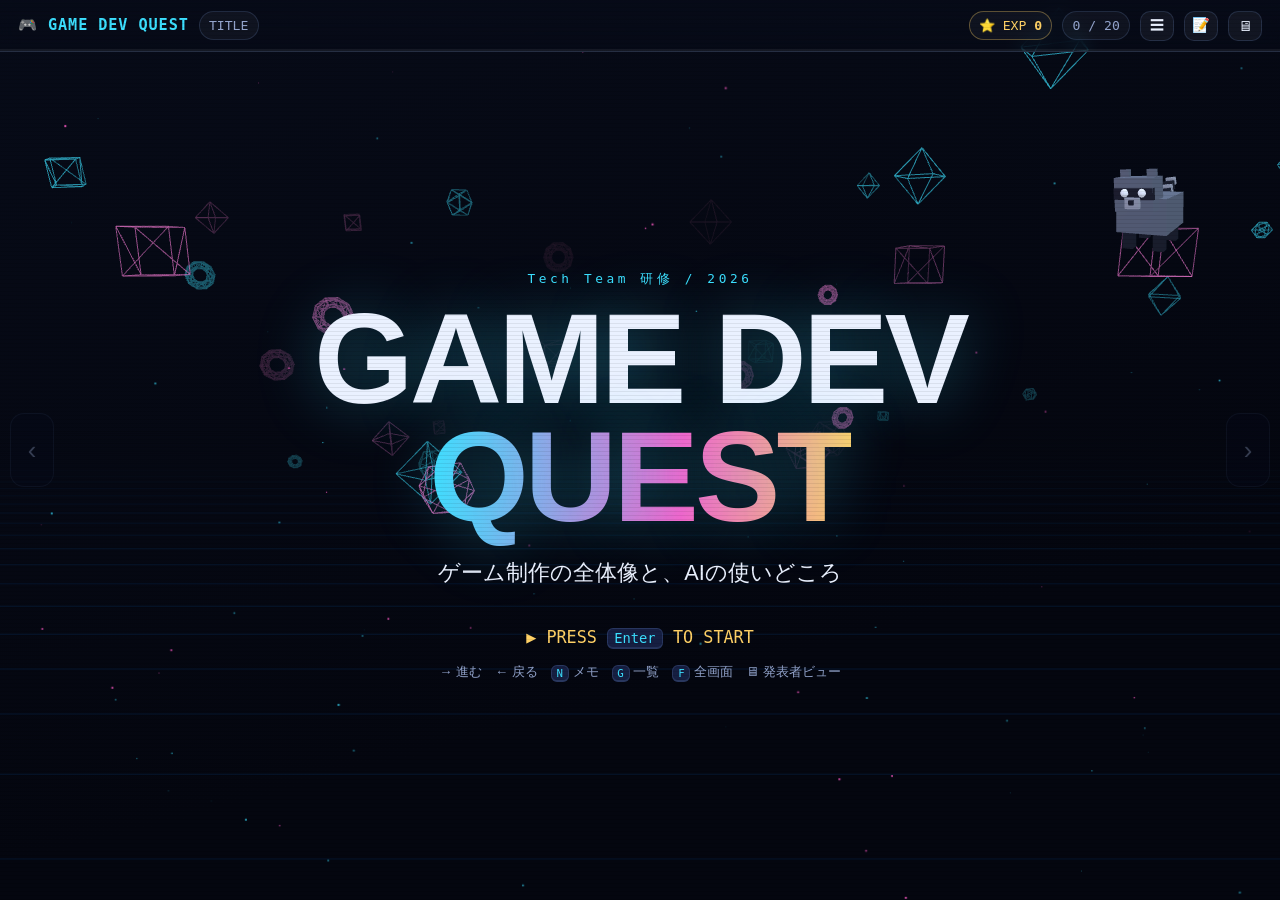
==== commit d64e9122: "feat: richer mascot reactions Raycast the click to the body part: head shrinks and tilts, tail makes" ====
--- a/index.html
+++ b/index.html
@@ -5,7 +5,7 @@
 <meta name="viewport" content="width=device-width, initial-scale=1">
 <title>GAME DEV QUEST — ゲーム制作とAI活用</title>
 <link rel="icon" href="data:image/svg+xml,<svg xmlns='http://www.w3.org/2000/svg' viewBox='0 0 100 100'><text y='.9em' font-size='90'>🎮</text></svg>">
-<link rel="stylesheet" href="css/deck.css?v=2">
+<link rel="stylesheet" href="css/deck.css?v=3">
 </head>
 <body>
 <canvas id="bg3d"></canvas>
@@ -30,7 +30,7 @@
 <main id="stages">
 
 <!-- ══════════ 00 TITLE ══════════ -->
-<section class="stage title-stage" data-world="TITLE" data-title="タイトル" data-pet="raccoon" data-pet-say="このスライド、ゲームです。ドラッグで回せるよ"
+<section class="stage title-stage" data-world="TITLE" data-title="タイトル" data-pet="raccoon" data-pet-say="このスライド、ゲームです。ドラッグで回せるよ|ダブルクリックで別の動物になるよ|お腹を押すとでんぐり返しする"
   data-note="つかみ。『今日の資料はスライドじゃなくてゲームです』と言ってEnterを押す。矢印キーで進む／Nで発表メモ／Gでステージ一覧、と最初に宣言しておくと安心。ここで話すのは1文だけ：ゲーム制作は絵やコードの話ではなく『体験』を設計する仕事。">
   <canvas id="title-fx"></canvas>
   <div class="title-box">
@@ -43,7 +43,7 @@
 </section>
 
 <!-- ══════════ 01 QUEST SELECT ══════════ -->
-<section class="stage" data-world="AGENDA" data-title="今日のクエスト" data-pet="cat" data-pet-say="3ワールド＋FINAL BOSS。にゃ"
+<section class="stage" data-world="AGENDA" data-title="今日のクエスト" data-pet="cat" data-pet-say="3ワールド＋FINAL BOSS。にゃ|何も無い所を押すとコインが落ちるにゃ|しっぽは触ると跳ねるにゃ"
   data-note="地図を見せる。ゴールは『ツール名を覚える』ではなく『制作の流れと、どこにAIが効くか』を持ち帰ること。この資料は全部触れるので、気になったところは後で各自いじってOKと伝える。所要30〜40分。">
   <h2 class="stage-h">今日のクエスト <small>3つのワールド</small></h2>
   <div class="quest-grid">
@@ -61,7 +61,7 @@
 </section>
 
 <!-- ══════════ 02 GAME = 4 ELEMENTS ══════════ -->
-<section class="stage" data-world="WORLD 1" data-title="ゲームって何？" data-pet="cat" data-pet-say="押しても何も起きないと壊れて見えるにゃ"
+<section class="stage" data-world="WORLD 1" data-title="ゲームって何？" data-pet="cat" data-pet-say="押しても何も起きないと壊れて見えるにゃ|反応があるだけで「生きてる」感じがするにゃ|連打すると怒るにゃ"
   data-note="4つのカードをクリックすると『それが無いとどうなるか』が出る。ここが今日の土台：ゲームは映画と違ってプレイヤーが操作する。だから入力への反応が命。聞き手に『どれが一番大事だと思う？』と振ると盛り上がる（正解は無い）。">
   <h2 class="stage-h">ゲーム＝<span class="grad">ルール × 操作 × 世界観 × 反応</span> <small>カードを押すと「無い場合」が見える</small></h2>
   <div class="elem-grid" id="elem-grid">
@@ -78,7 +78,7 @@
 </section>
 
 <!-- ══════════ 03 PARTY ══════════ -->
-<section class="stage" data-world="WORLD 1" data-title="パーティ編成（職種）" data-pet="dog" data-pet-say="1人で全部やるのは大変！"
+<section class="stage" data-world="WORLD 1" data-title="パーティ編成（職種）" data-pet="dog" data-pet-say="1人で全部やるのは大変！|脚を押すとお座りする|頭を押すと縮む"
   data-note="6職種をクリック。仕事内容だけでなく『いないとどうなるか』を見せるのがポイント。個人開発は1人で全部やる＝AIが一番効く場所でもある、と後半への伏線を張る。">
   <h2 class="stage-h">パーティ編成 <small>ゲーム制作はチーム戦。カードを選択</small></h2>
   <div class="party" id="party">
@@ -322,7 +322,7 @@
 </section>
 
 <!-- ══════════ 17 RISKS / LINE ══════════ -->
-<section class="stage" data-world="WORLD 3" data-title="任せる / 任せない" data-pet="raccoon" data-pet-say="理解せずに積むと後で直せないよ"
+<section class="stage" data-world="WORLD 3" data-title="任せる / 任せない" data-pet="raccoon" data-pet-say="理解せずに積むと後で直せないよ|AIのコードも読めないと負債になる|でも下書きは任せていい"
   data-note="4つの弱点と、線引き。特にゲームは長期開発なので、理解せずにコードを積むと後で直せなくなる。逆に、テスト観点の洗い出し・翻訳のたたき台・ボイラープレートは任せて良い。『何を作るか』と『何をAIに任せるか』を決める力が今後の差になる、で締める。">
   <h2 class="stage-h">AIの弱点と、線引き</h2>
   <div class="risks">
@@ -359,7 +359,7 @@
 </section>
 
 <!-- ══════════ 19 WRAP ══════════ -->
-<section class="stage" data-world="END" data-title="まとめ & Q&A" data-pet="trio" data-pet-say="おつかれさま！質問ある？"
+<section class="stage" data-world="END" data-title="まとめ & Q&A" data-pet="trio" data-pet-say="おつかれさま！質問ある？|3匹ともコードで出来てる（モデルファイル0個）|触ってみて"
   data-note="3点に絞る。ゲーム制作は総合作業、エンジンは土台、AIはループの回転数を上げる装置。最後の一文：作り始めるコストは劇的に下がった。だから『何を作るか』を決める力の価値が上がっている。想定質問：初心者におすすめのエンジン／AIだけで作れるか／商用の注意点。">
   <h2 class="stage-h">まとめ</h2>
   <div class="wrap3">
@@ -390,14 +390,14 @@
 <button class="navbtn prev" id="nav-prev" aria-label="前へ">‹</button>
 <button class="navbtn next" id="nav-next" aria-label="次へ">›</button>
 
-<script src="vendor/three.min.js?v=2"></script>
-<script src="js/world3d.js?v=2"></script>
-<script src="js/deck.js?v=2"></script>
-<script src="js/labs.js?v=2"></script>
-<script src="js/scores.js?v=2"></script>
-<script src="js/pets.js?v=2"></script>
-<script src="js/collide.js?v=2"></script>
-<script src="js/boss.js?v=2"></script>
+<script src="vendor/three.min.js?v=3"></script>
+<script src="js/world3d.js?v=3"></script>
+<script src="js/deck.js?v=3"></script>
+<script src="js/labs.js?v=3"></script>
+<script src="js/scores.js?v=3"></script>
+<script src="js/pets.js?v=3"></script>
+<script src="js/collide.js?v=3"></script>
+<script src="js/boss.js?v=3"></script>
 <script>DECK.init();</script>
 </body>
 </html>
--- a/css/deck.css
+++ b/css/deck.css
@@ -546,3 +546,5 @@
 @keyframes say{0%{opacity:0;transform:translateY(6px)}8%{opacity:1;transform:none}
   82%{opacity:1;transform:none}100%{opacity:0;transform:translateY(4px)}}
 @media (max-width:1080px){#pet{width:140px;height:140px}#pet.pet-big{width:220px;height:170px}}
+/* マスコット：吹き出しは反応中に何度も出るので少し長めに残す */
+.pet-say{max-width:250px}
